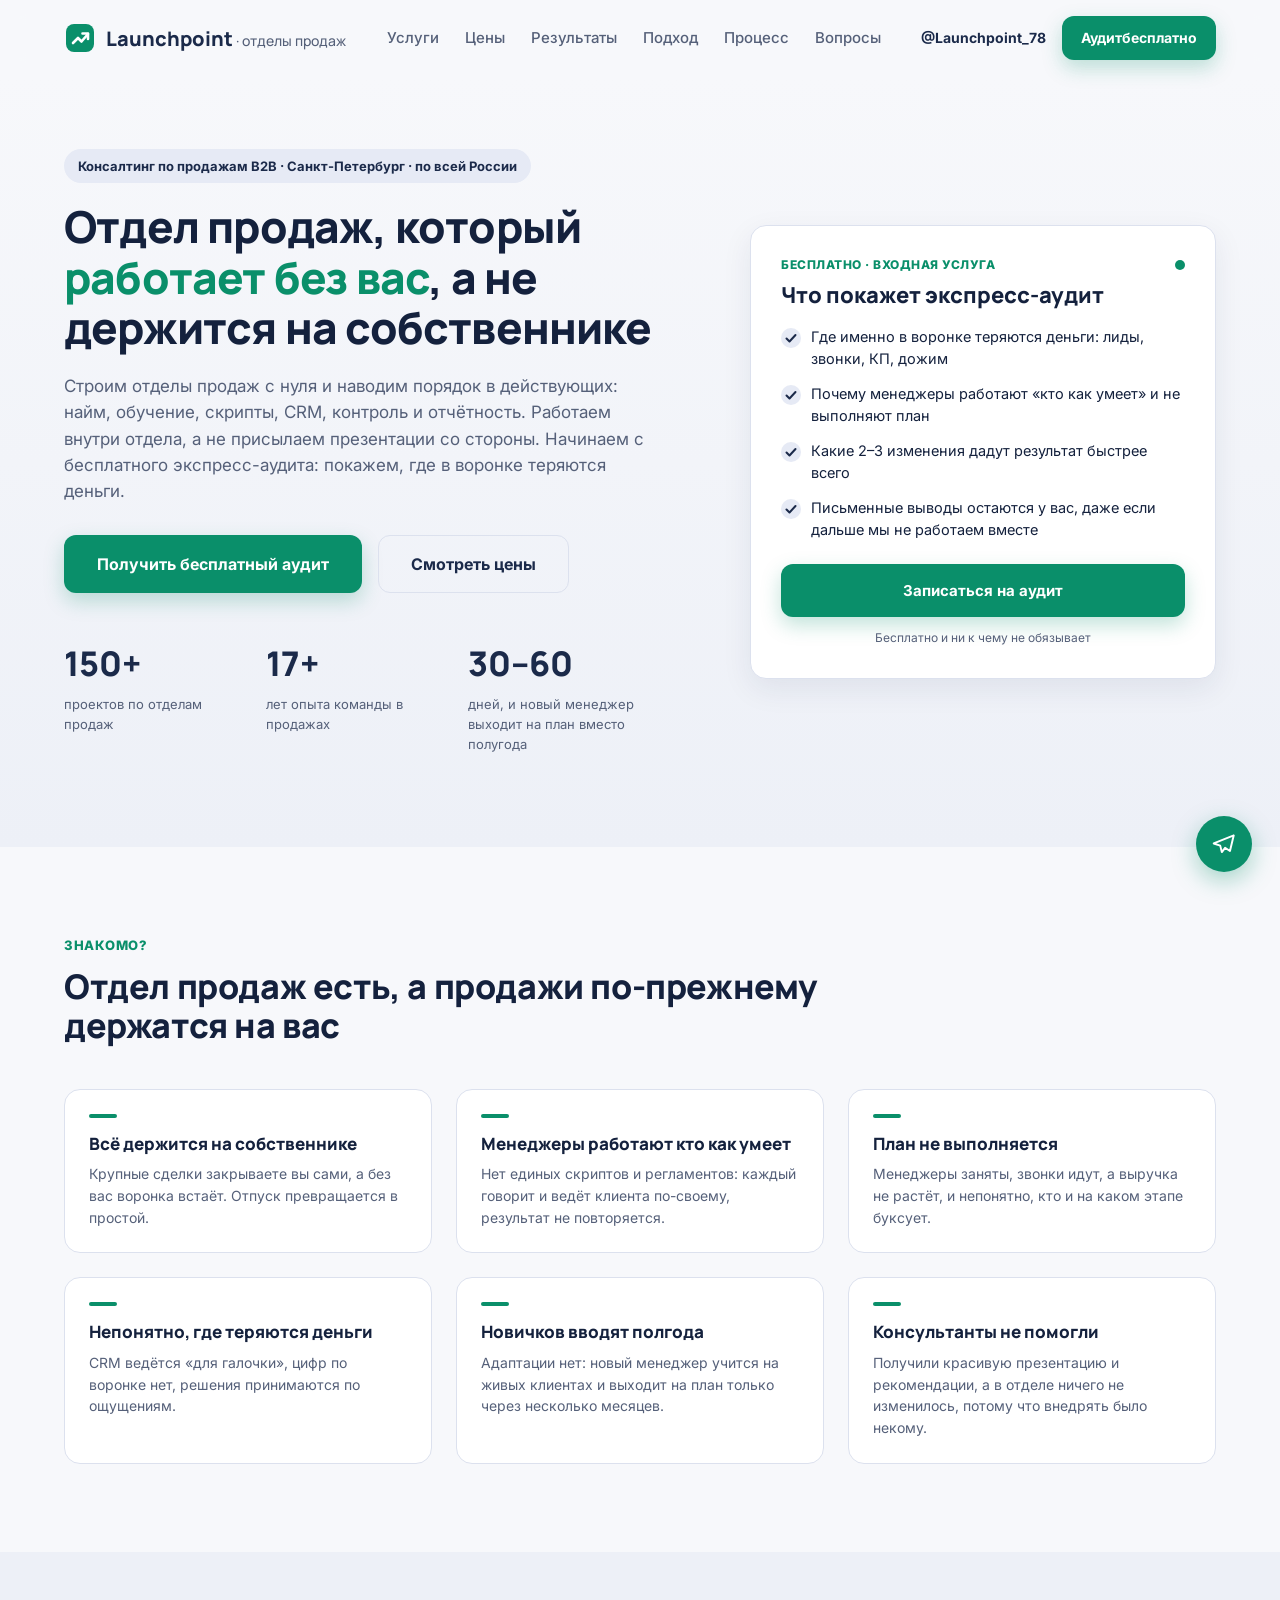
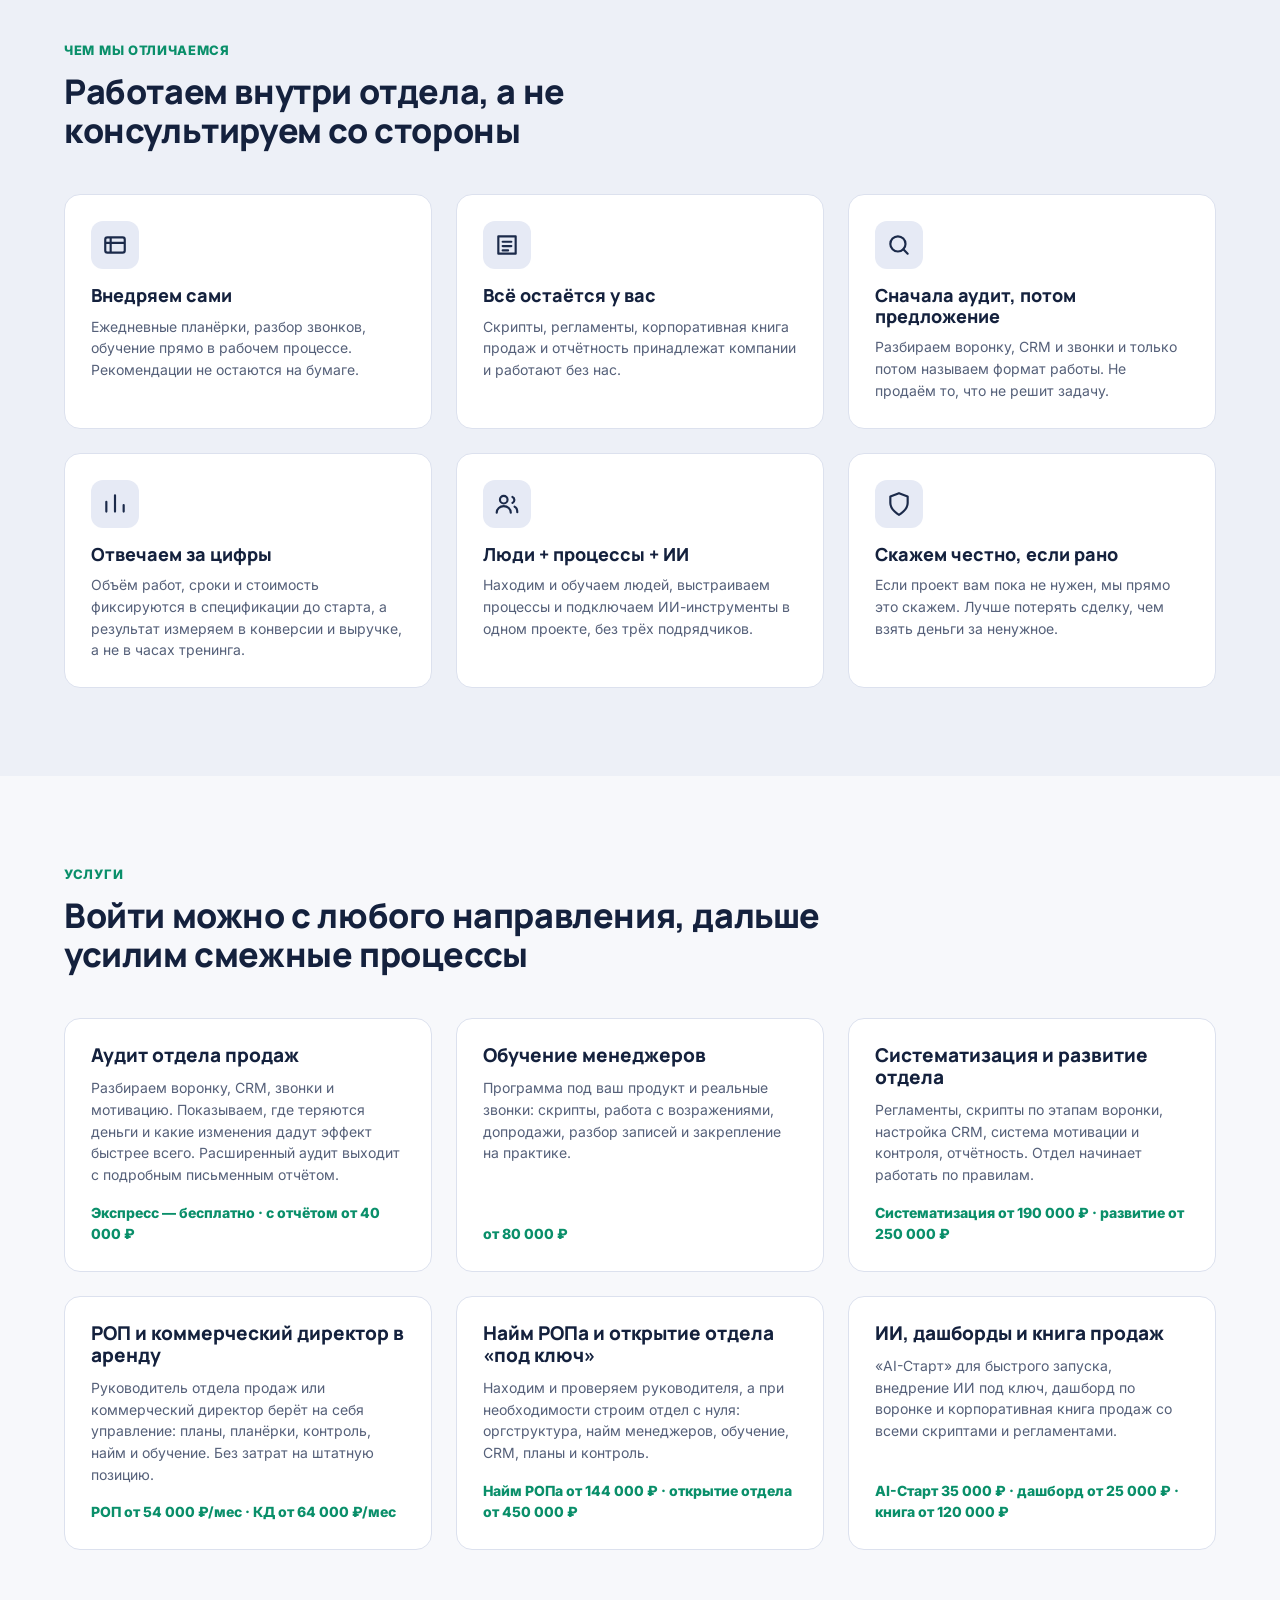
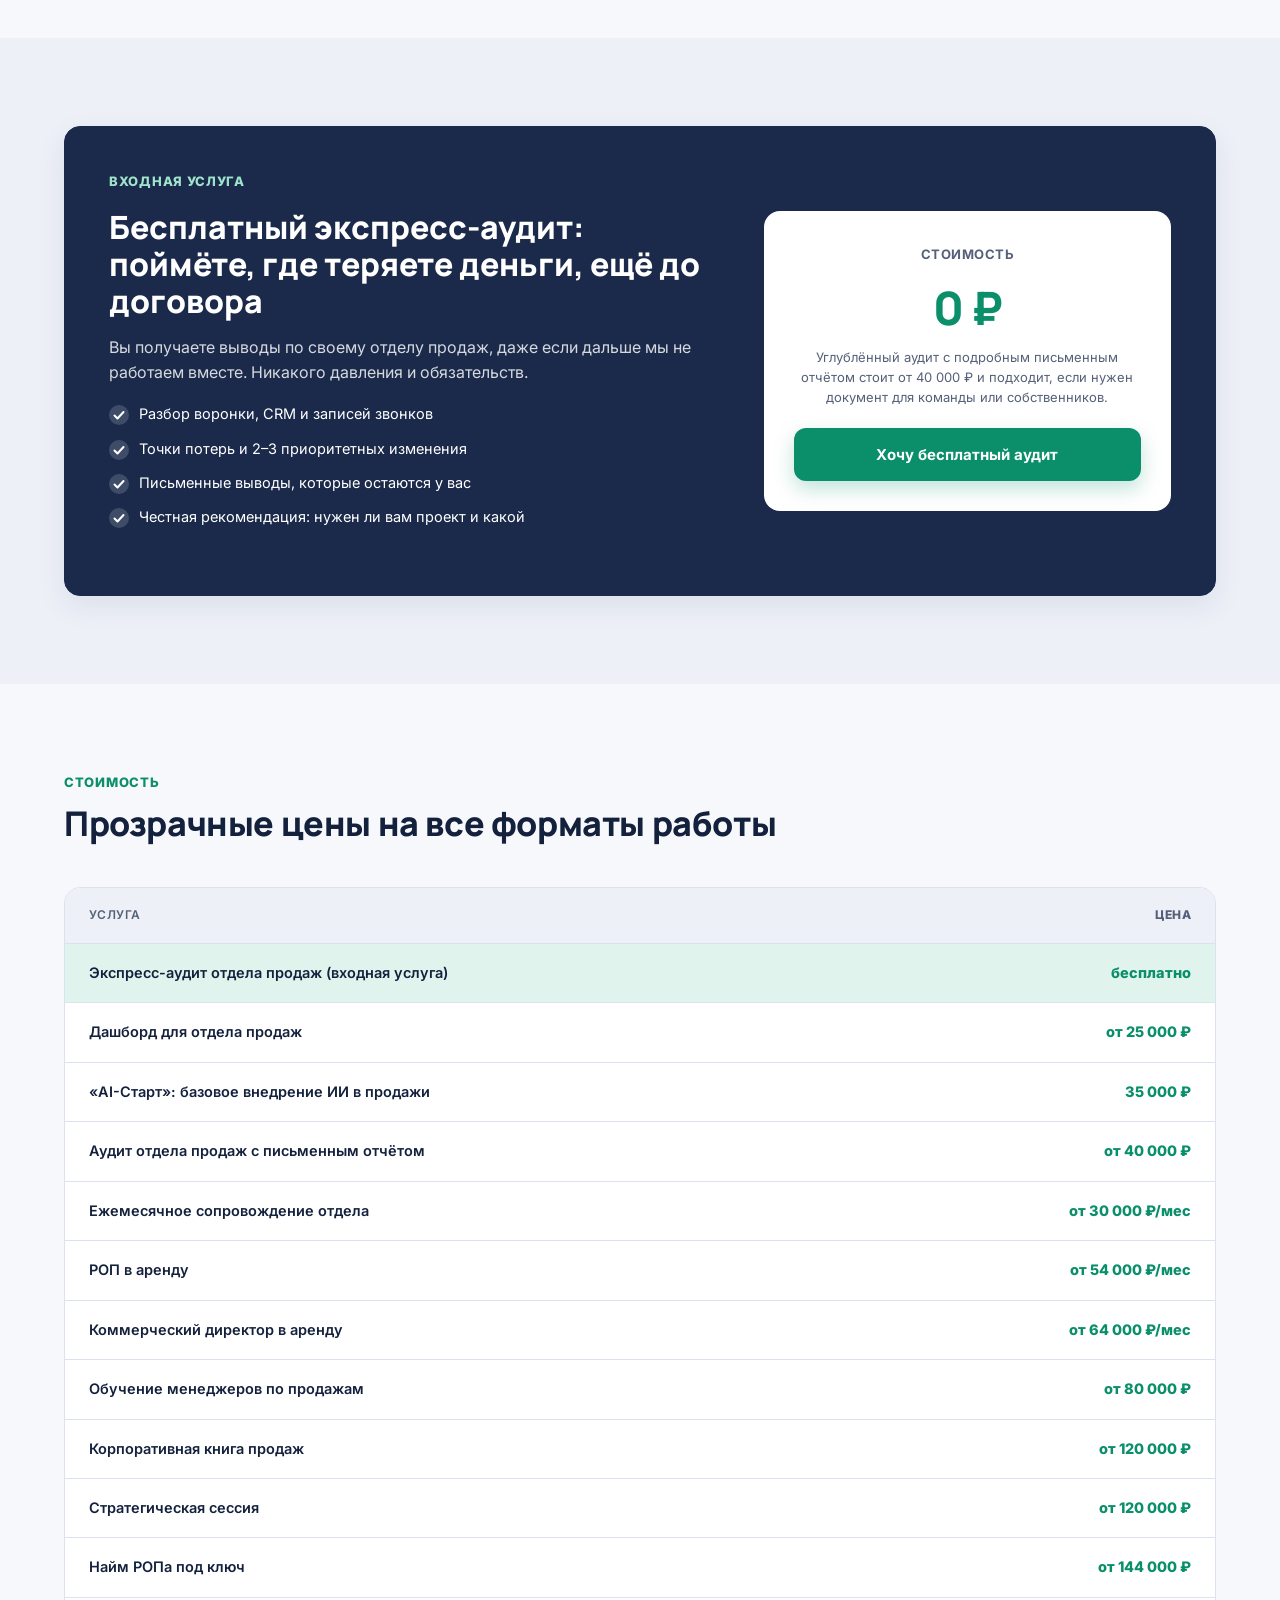
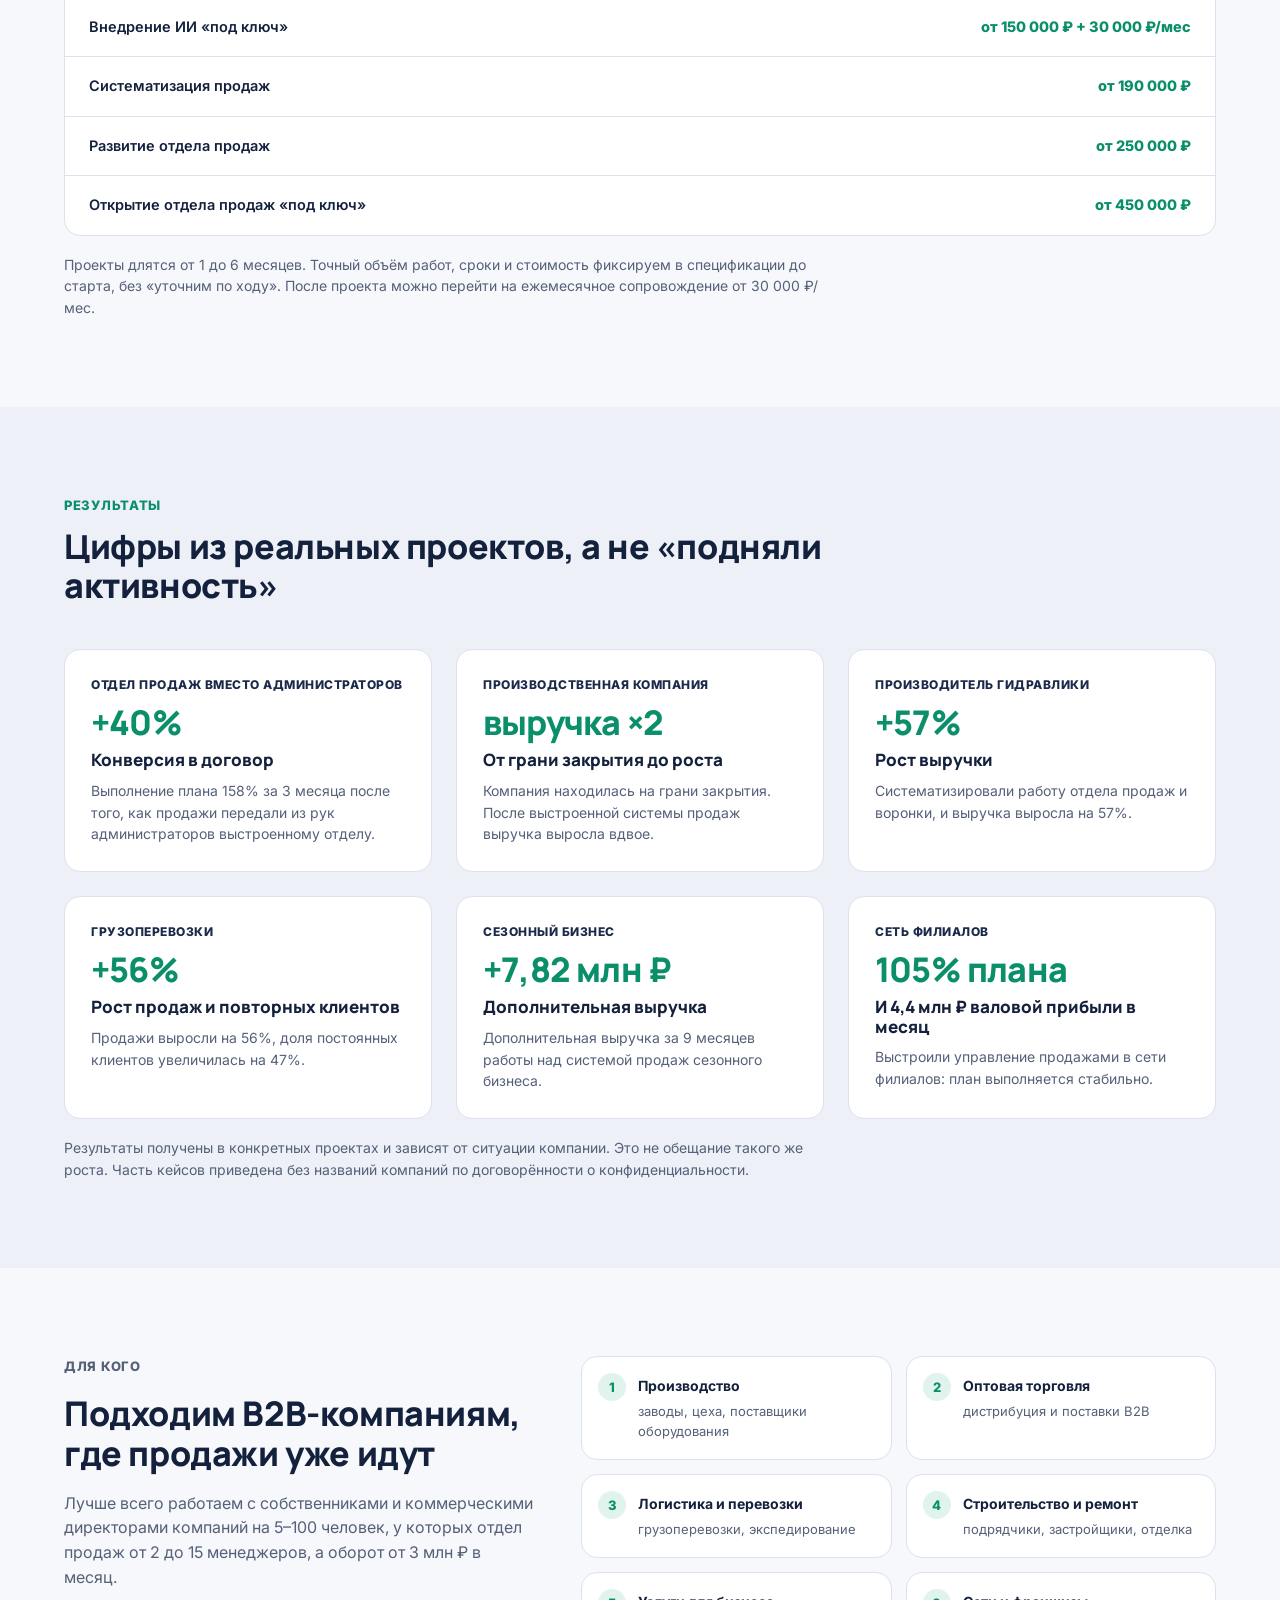
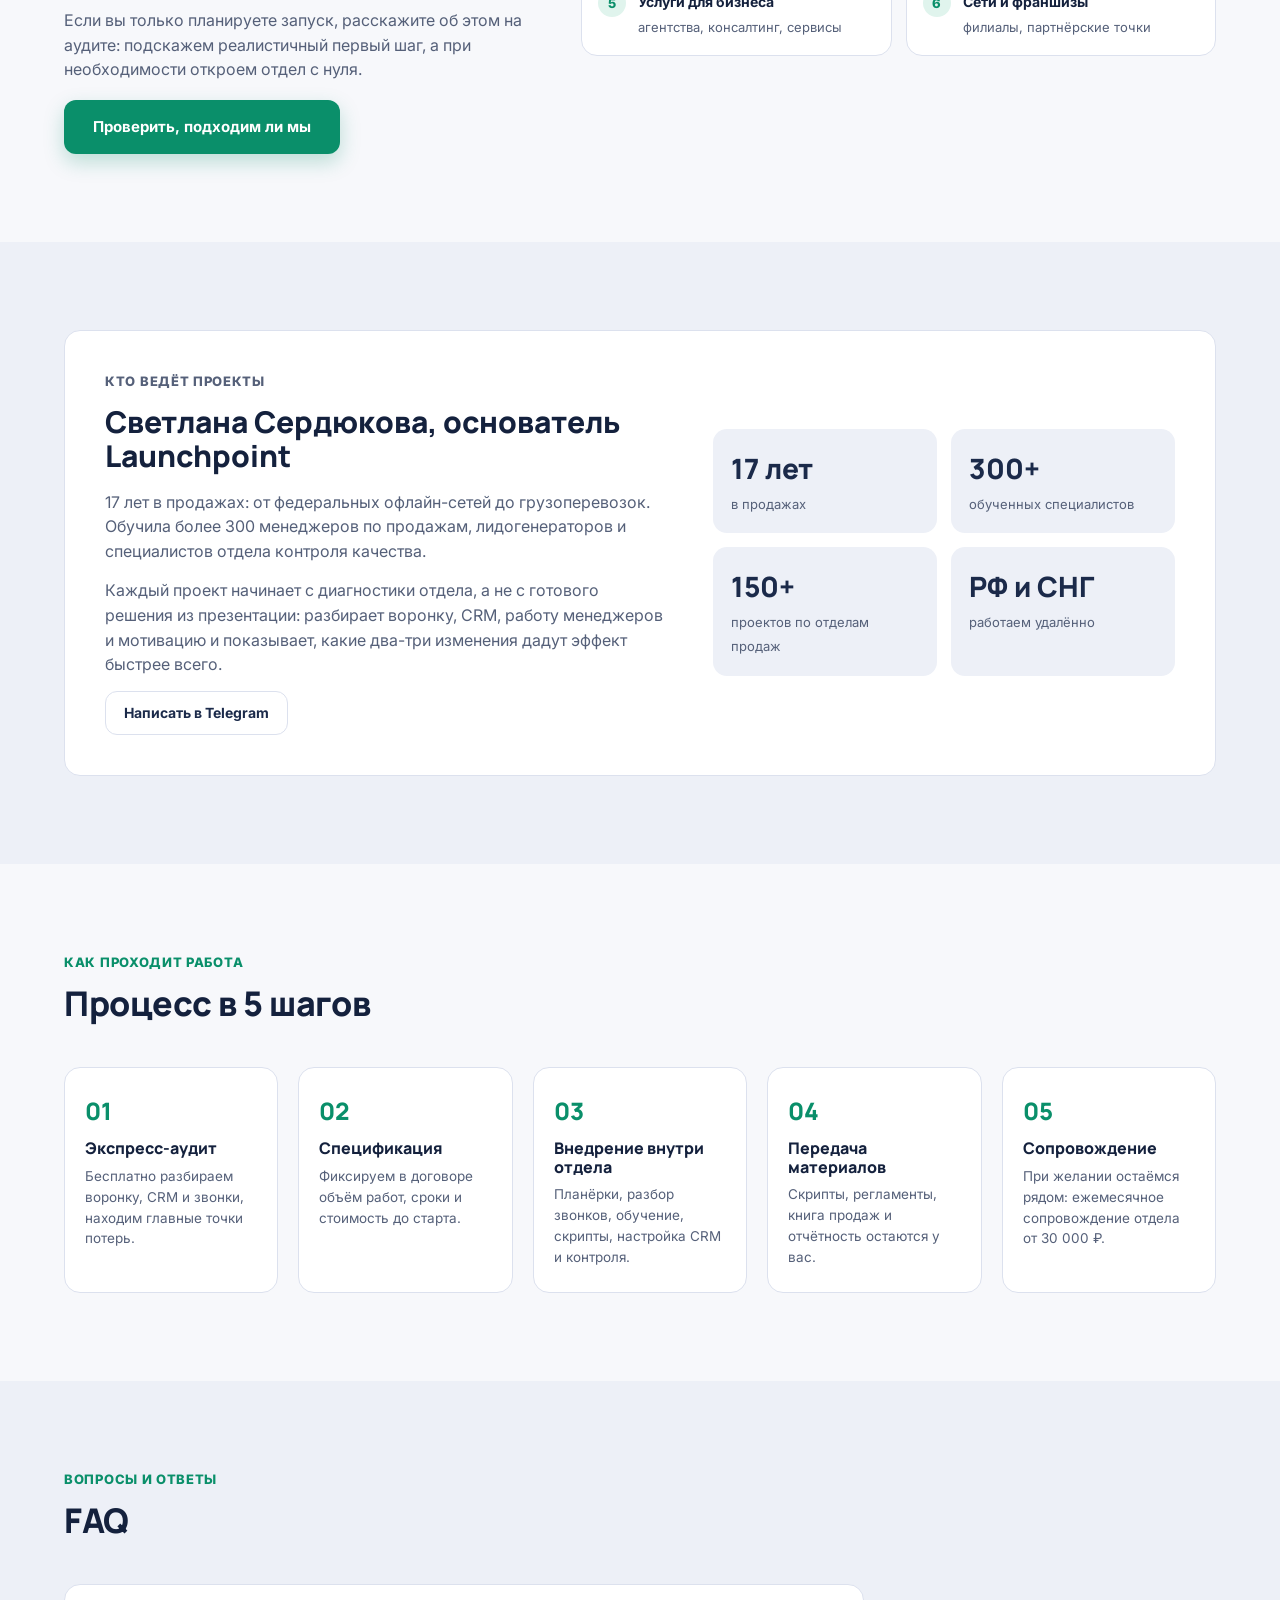
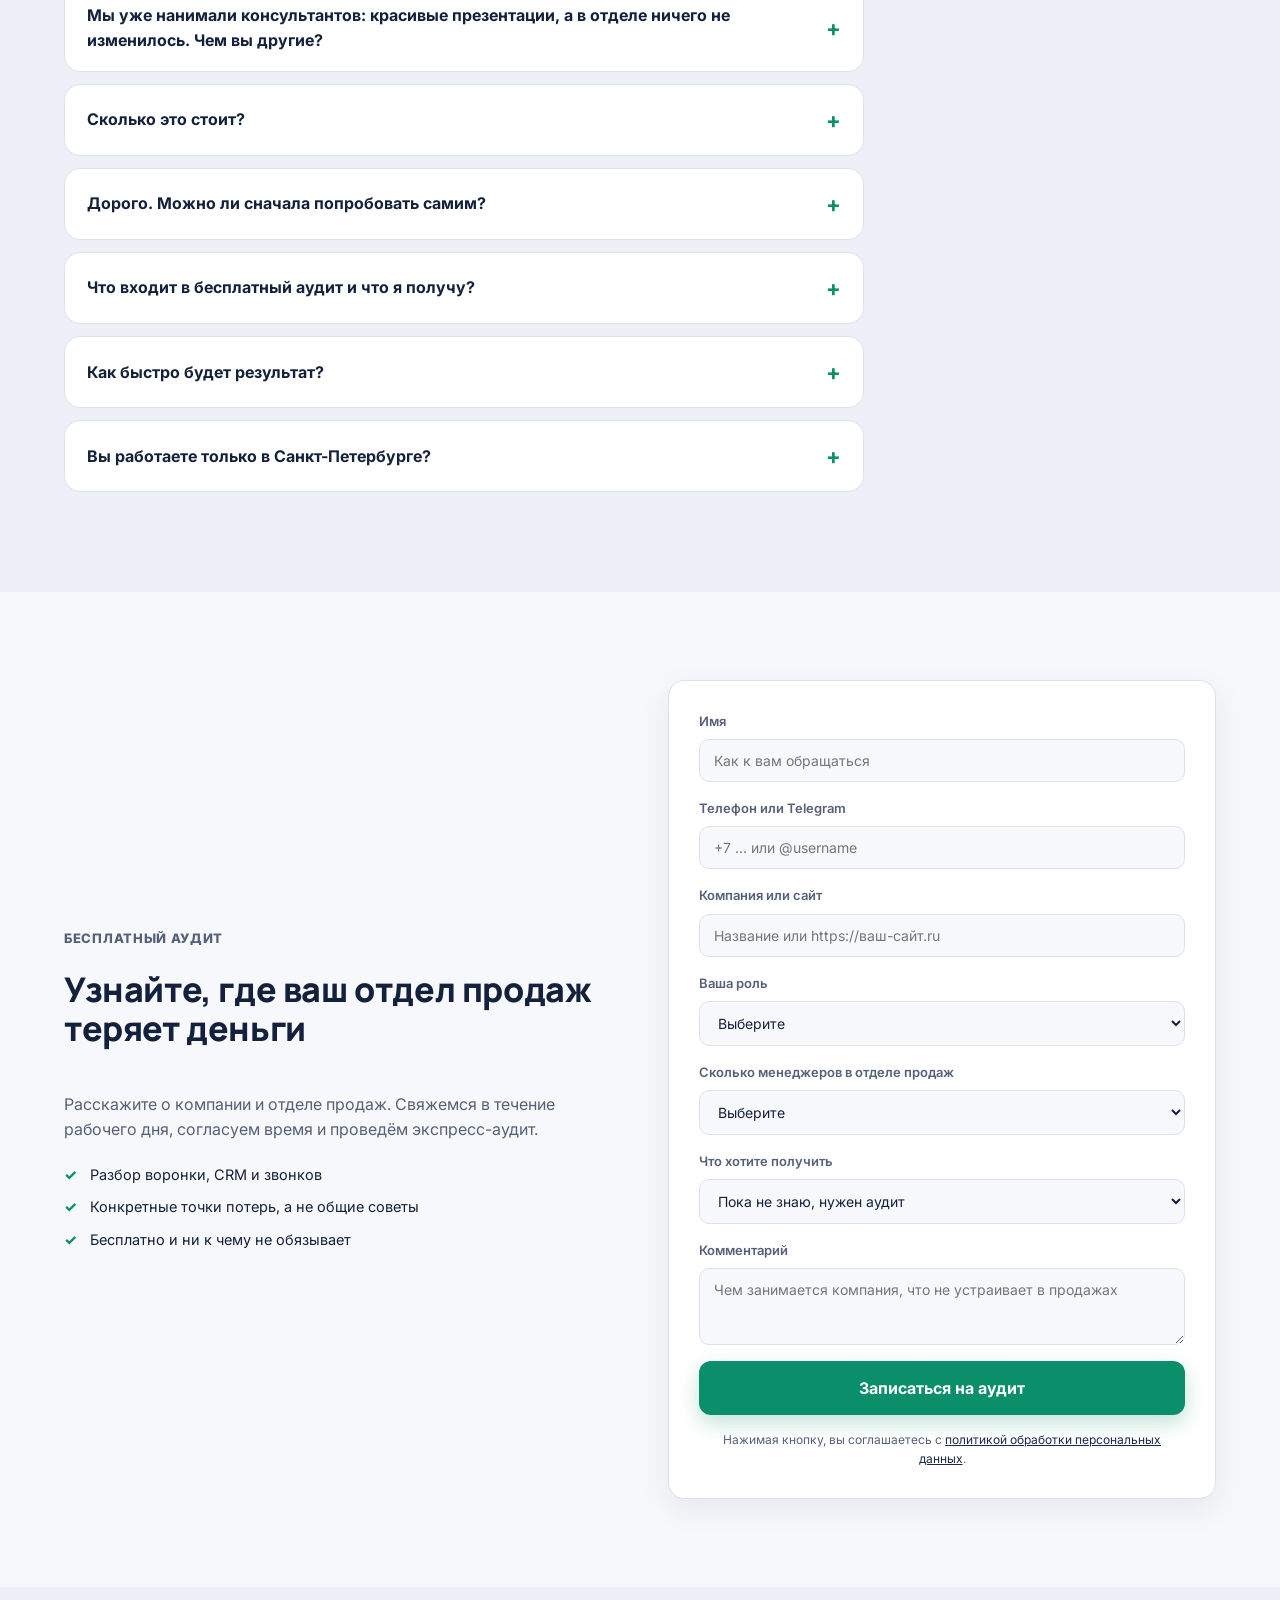
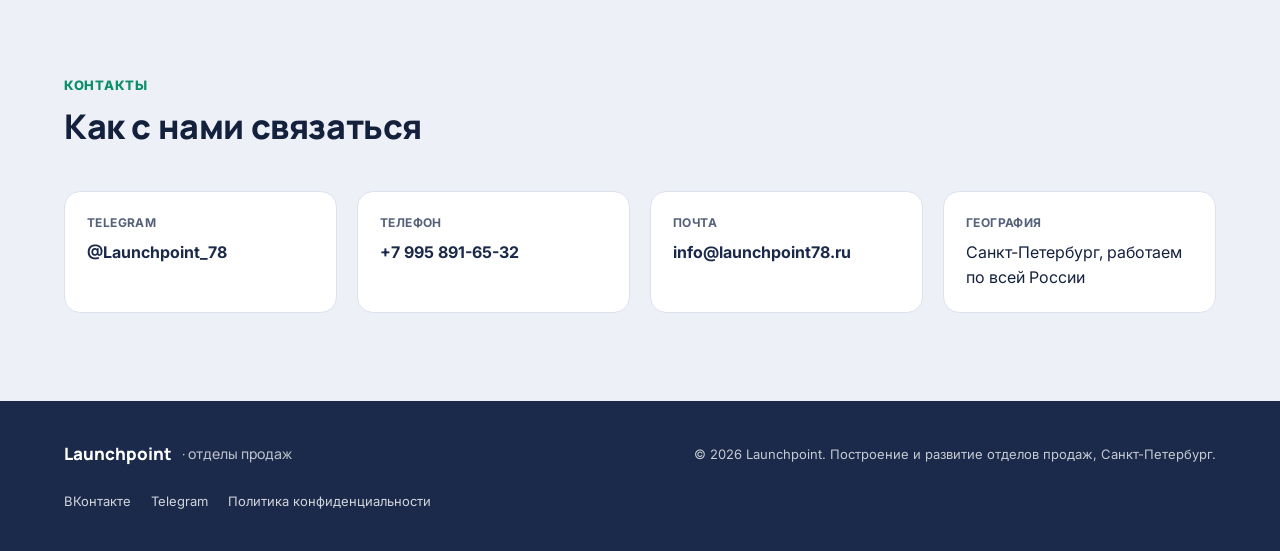
==== index.html @ 00a52f70 "init: landing for Launchpoint" ====
<!DOCTYPE html>
<html lang="ru">
<head>
<meta charset="UTF-8">
<meta name="viewport" content="width=device-width, initial-scale=1.0">
<title>Launchpoint — построение и развитие отдела продаж под ключ</title>
<meta name="description" content="Строим отделы продаж B2B с нуля и наводим порядок в действующих: найм, обучение, скрипты, CRM, контроль, отчётность. РОП в аренду. Бесплатный экспресс-аудит отдела продаж. Санкт-Петербург, работаем по всей России.">
<link rel="preconnect" href="https://fonts.googleapis.com">
<link rel="preconnect" href="https://fonts.gstatic.com" crossorigin>
<link href="https://fonts.googleapis.com/css2?family=Inter:wght@400;500;600;700&family=Manrope:wght@500;600;700;800&display=swap" rel="stylesheet">
<link rel="stylesheet" href="styles.css">
</head>
<body>

<header class="header" id="header">
  <div class="container header__inner">
    <a href="#home" class="logo">
      <svg class="logo__icon" width="32" height="32" viewBox="0 0 32 32" fill="none" aria-hidden="true"><rect x="2" y="2" width="28" height="28" rx="8" fill="currentColor"/><path d="M9 21l5-5 3.5 3.5L24 12" stroke="#fff" stroke-width="2.6" stroke-linecap="round" stroke-linejoin="round"/><path d="M18.5 11.5H24V17" stroke="#fff" stroke-width="2.6" stroke-linecap="round" stroke-linejoin="round"/></svg>
      <span>Launchpoint<span class="logo__suffix"> · отделы продаж</span></span>
    </a>
    <nav class="nav" id="nav">
      <a href="#services">Услуги</a>
      <a href="#prices">Цены</a>
      <a href="#results">Результаты</a>
      <a href="#approach">Подход</a>
      <a href="#process">Процесс</a>
      <a href="#faq">Вопросы</a>
    <!-- BLOGNAV:START --><!-- BLOGNAV:END --></nav>
    <div class="header__actions">
      <a href="https://t.me/Launchpoint_78" class="header__tg" target="_blank" rel="noopener">@Launchpoint_78</a>
      <a href="#contact" class="btn btn--primary btn--sm">Аудит<span class="hide-sm"> бесплатно</span></a>
      <button class="burger" id="burger" aria-label="Меню">
        <span></span><span></span><span></span>
      </button>
    </div>
  </div>
</header>

<main>

  <!-- HERO -->
  <section class="hero" id="home">
    <div class="container hero__inner">
      <div class="hero__content">
        <p class="eyebrow">Консалтинг по продажам B2B · Санкт-Петербург · по всей России</p>
        <h1>Отдел продаж, который <em>работает без вас</em>, а не держится на собственнике</h1>
        <p class="hero__lead">Строим отделы продаж с нуля и наводим порядок в действующих: найм, обучение, скрипты, CRM, контроль и отчётность. Работаем внутри отдела, а не присылаем презентации со стороны. Начинаем с бесплатного экспресс-аудита: покажем, где в воронке теряются деньги.</p>
        <div class="hero__cta">
          <a href="#contact" class="btn btn--primary btn--lg">Получить бесплатный аудит</a>
          <a href="#prices" class="btn btn--ghost btn--lg">Смотреть цены</a>
        </div>
        <div class="hero__stats">
          <div class="stat">
            <span class="stat__val"><span class="stat__num" data-target="150">0</span><span class="stat__plus">+</span></span>
            <span class="stat__label">проектов по отделам продаж</span>
          </div>
          <div class="stat">
            <span class="stat__val"><span class="stat__num" data-target="17">0</span><span class="stat__plus">+</span></span>
            <span class="stat__label">лет опыта команды в продажах</span>
          </div>
          <div class="stat">
            <span class="stat__val"><span class="stat__num">30–60</span></span>
            <span class="stat__label">дней, и новый менеджер выходит на план вместо полугода</span>
          </div>
        </div>
      </div>
      <div class="hero__card">
        <div class="hero__card-top">
          <span class="hero__card-tag">Бесплатно · входная услуга</span>
          <span class="hero__card-dot"></span>
        </div>
        <h3>Что покажет экспресс-аудит</h3>
        <ul class="check-list">
          <li>Где именно в воронке теряются деньги: лиды, звонки, КП, дожим</li>
          <li>Почему менеджеры работают «кто как умеет» и не выполняют план</li>
          <li>Какие 2–3 изменения дадут результат быстрее всего</li>
          <li>Письменные выводы остаются у вас, даже если дальше мы не работаем вместе</li>
        </ul>
        <a href="#contact" class="btn btn--primary btn--block">Записаться на аудит</a>
        <p class="hero__card-note">Бесплатно и ни к чему не обязывает</p>
      </div>
    </div>
  </section>

  <!-- PAINS -->
  <section class="section" id="pains">
    <div class="container">
      <p class="section__eyebrow">Знакомо?</p>
      <h2 class="section__title">Отдел продаж есть, а продажи по-прежнему держатся на вас</h2>
      <div class="grid grid--3">
        <div class="pain">
          <h3>Всё держится на собственнике</h3>
          <p>Крупные сделки закрываете вы сами, а без вас воронка встаёт. Отпуск превращается в простой.</p>
        </div>
        <div class="pain">
          <h3>Менеджеры работают кто как умеет</h3>
          <p>Нет единых скриптов и регламентов: каждый говорит и ведёт клиента по-своему, результат не повторяется.</p>
        </div>
        <div class="pain">
          <h3>План не выполняется</h3>
          <p>Менеджеры заняты, звонки идут, а выручка не растёт, и непонятно, кто и на каком этапе буксует.</p>
        </div>
        <div class="pain">
          <h3>Непонятно, где теряются деньги</h3>
          <p>CRM ведётся «для галочки», цифр по воронке нет, решения принимаются по ощущениям.</p>
        </div>
        <div class="pain">
          <h3>Новичков вводят полгода</h3>
          <p>Адаптации нет: новый менеджер учится на живых клиентах и выходит на план только через несколько месяцев.</p>
        </div>
        <div class="pain">
          <h3>Консультанты не помогли</h3>
          <p>Получили красивую презентацию и рекомендации, а в отделе ничего не изменилось, потому что внедрять было некому.</p>
        </div>
      </div>
    </div>
  </section>

  <!-- APPROACH -->
  <section class="section section--alt" id="approach">
    <div class="container">
      <p class="section__eyebrow">Чем мы отличаемся</p>
      <h2 class="section__title">Работаем внутри отдела, а не консультируем со стороны</h2>
      <div class="grid grid--3">
        <div class="adv">
          <div class="adv__icon">
            <svg width="26" height="26" viewBox="0 0 24 24" fill="none"><rect x="3" y="5" width="18" height="14" rx="2" stroke="currentColor" stroke-width="2"/><path d="M3 10h18M8 5v14" stroke="currentColor" stroke-width="2"/></svg>
          </div>
          <h3>Внедряем сами</h3>
          <p>Ежедневные планёрки, разбор звонков, обучение прямо в рабочем процессе. Рекомендации не остаются на бумаге.</p>
        </div>
        <div class="adv">
          <div class="adv__icon">
            <svg width="26" height="26" viewBox="0 0 24 24" fill="none"><path d="M4 4h16v16H4z" stroke="currentColor" stroke-width="2" stroke-linejoin="round"/><path d="M8 9h8M8 13h8M8 17h5" stroke="currentColor" stroke-width="2" stroke-linecap="round"/></svg>
          </div>
          <h3>Всё остаётся у вас</h3>
          <p>Скрипты, регламенты, корпоративная книга продаж и отчётность принадлежат компании и работают без нас.</p>
        </div>
        <div class="adv">
          <div class="adv__icon">
            <svg width="26" height="26" viewBox="0 0 24 24" fill="none"><circle cx="11" cy="11" r="7" stroke="currentColor" stroke-width="2"/><path d="M20 20l-4-4" stroke="currentColor" stroke-width="2" stroke-linecap="round"/></svg>
          </div>
          <h3>Сначала аудит, потом предложение</h3>
          <p>Разбираем воронку, CRM и звонки и только потом называем формат работы. Не продаём то, что не решит задачу.</p>
        </div>
        <div class="adv">
          <div class="adv__icon">
            <svg width="26" height="26" viewBox="0 0 24 24" fill="none"><path d="M4 19V10M12 19V4M20 19V13" stroke="currentColor" stroke-width="2" stroke-linecap="round"/></svg>
          </div>
          <h3>Отвечаем за цифры</h3>
          <p>Объём работ, сроки и стоимость фиксируются в спецификации до старта, а результат измеряем в конверсии и выручке, а не в часах тренинга.</p>
        </div>
        <div class="adv">
          <div class="adv__icon">
            <svg width="26" height="26" viewBox="0 0 24 24" fill="none"><circle cx="9" cy="8" r="3.5" stroke="currentColor" stroke-width="2"/><path d="M2.5 20c0-3.6 2.9-6 6.5-6s6.5 2.4 6.5 6" stroke="currentColor" stroke-width="2" stroke-linecap="round"/><path d="M17 5.5a3 3 0 0 1 0 5.5M19 14.5c1.7.7 2.5 2.4 2.5 5" stroke="currentColor" stroke-width="2" stroke-linecap="round"/></svg>
          </div>
          <h3>Люди + процессы + ИИ</h3>
          <p>Находим и обучаем людей, выстраиваем процессы и подключаем ИИ-инструменты в одном проекте, без трёх подрядчиков.</p>
        </div>
        <div class="adv">
          <div class="adv__icon">
            <svg width="26" height="26" viewBox="0 0 24 24" fill="none"><path d="M12 22s-8-4.5-8-11V5l8-3 8 3v6c0 6.5-8 11-8 11z" stroke="currentColor" stroke-width="2" stroke-linejoin="round"/></svg>
          </div>
          <h3>Скажем честно, если рано</h3>
          <p>Если проект вам пока не нужен, мы прямо это скажем. Лучше потерять сделку, чем взять деньги за ненужное.</p>
        </div>
      </div>
    </div>
  </section>

  <!-- SERVICES -->
  <section class="section" id="services">
    <div class="container">
      <p class="section__eyebrow">Услуги</p>
      <h2 class="section__title">Войти можно с любого направления, дальше усилим смежные процессы</h2>
      <div class="grid grid--3">
        <div class="service">
          <h3>Аудит отдела продаж</h3>
          <p>Разбираем воронку, CRM, звонки и мотивацию. Показываем, где теряются деньги и какие изменения дадут эффект быстрее всего. Расширенный аудит выходит с подробным письменным отчётом.</p>
          <span class="service__price">Экспресс — бесплатно · с отчётом от 40 000 ₽</span>
        </div>
        <div class="service">
          <h3>Обучение менеджеров</h3>
          <p>Программа под ваш продукт и реальные звонки: скрипты, работа с возражениями, допродажи, разбор записей и закрепление на практике.</p>
          <span class="service__price">от 80 000 ₽</span>
        </div>
        <div class="service">
          <h3>Систематизация и развитие отдела</h3>
          <p>Регламенты, скрипты по этапам воронки, настройка CRM, система мотивации и контроля, отчётность. Отдел начинает работать по правилам.</p>
          <span class="service__price">Систематизация от 190 000 ₽ · развитие от 250 000 ₽</span>
        </div>
        <div class="service">
          <h3>РОП и коммерческий директор в аренду</h3>
          <p>Руководитель отдела продаж или коммерческий директор берёт на себя управление: планы, планёрки, контроль, найм и обучение. Без затрат на штатную позицию.</p>
          <span class="service__price">РОП от 54 000 ₽/мес · КД от 64 000 ₽/мес</span>
        </div>
        <div class="service">
          <h3>Найм РОПа и открытие отдела «под ключ»</h3>
          <p>Находим и проверяем руководителя, а при необходимости строим отдел с нуля: оргструктура, найм менеджеров, обучение, CRM, планы и контроль.</p>
          <span class="service__price">Найм РОПа от 144 000 ₽ · открытие отдела от 450 000 ₽</span>
        </div>
        <div class="service">
          <h3>ИИ, дашборды и книга продаж</h3>
          <p>«AI-Старт» для быстрого запуска, внедрение ИИ под ключ, дашборд по воронке и корпоративная книга продаж со всеми скриптами и регламентами.</p>
          <span class="service__price">AI-Старт 35 000 ₽ · дашборд от 25 000 ₽ · книга от 120 000 ₽</span>
        </div>
      </div>
    </div>
  </section>

  <!-- OFFER (free audit) -->
  <section class="section section--alt" id="audit">
    <div class="container">
      <div class="offer">
        <div>
          <p class="section__eyebrow">Входная услуга</p>
          <h2>Бесплатный экспресс-аудит: поймёте, где теряете деньги, ещё до договора</h2>
          <p>Вы получаете выводы по своему отделу продаж, даже если дальше мы не работаем вместе. Никакого давления и обязательств.</p>
          <ul class="check-list">
            <li>Разбор воронки, CRM и записей звонков</li>
            <li>Точки потерь и 2–3 приоритетных изменения</li>
            <li>Письменные выводы, которые остаются у вас</li>
            <li>Честная рекомендация: нужен ли вам проект и какой</li>
          </ul>
        </div>
        <div class="offer__box">
          <span class="offer__from">Стоимость</span>
          <div class="offer__price">0 ₽</div>
          <p class="offer__note">Углублённый аудит с подробным письменным отчётом стоит от 40 000 ₽ и подходит, если нужен документ для команды или собственников.</p>
          <a href="#contact" class="btn btn--primary btn--block">Хочу бесплатный аудит</a>
        </div>
      </div>
    </div>
  </section>

  <!-- PRICES -->
  <section class="section" id="prices">
    <div class="container">
      <p class="section__eyebrow">Стоимость</p>
      <h2 class="section__title">Прозрачные цены на все форматы работы</h2>
      <div class="price-table">
        <div class="price-row price-row--head"><span>Услуга</span><span>Цена</span></div>
        <div class="price-row price-row--highlight"><span>Экспресс-аудит отдела продаж (входная услуга)</span><span>бесплатно</span></div>
        <div class="price-row"><span>Дашборд для отдела продаж</span><span>от 25 000 ₽</span></div>
        <div class="price-row"><span>«AI-Старт»: базовое внедрение ИИ в продажи</span><span>35 000 ₽</span></div>
        <div class="price-row"><span>Аудит отдела продаж с письменным отчётом</span><span>от 40 000 ₽</span></div>
        <div class="price-row"><span>Ежемесячное сопровождение отдела</span><span>от 30 000 ₽/мес</span></div>
        <div class="price-row"><span>РОП в аренду</span><span>от 54 000 ₽/мес</span></div>
        <div class="price-row"><span>Коммерческий директор в аренду</span><span>от 64 000 ₽/мес</span></div>
        <div class="price-row"><span>Обучение менеджеров по продажам</span><span>от 80 000 ₽</span></div>
        <div class="price-row"><span>Корпоративная книга продаж</span><span>от 120 000 ₽</span></div>
        <div class="price-row"><span>Стратегическая сессия</span><span>от 120 000 ₽</span></div>
        <div class="price-row"><span>Найм РОПа под ключ</span><span>от 144 000 ₽</span></div>
        <div class="price-row"><span>Внедрение ИИ «под ключ»</span><span>от 150 000 ₽ + 30 000 ₽/мес</span></div>
        <div class="price-row"><span>Систематизация продаж</span><span>от 190 000 ₽</span></div>
        <div class="price-row"><span>Развитие отдела продаж</span><span>от 250 000 ₽</span></div>
        <div class="price-row"><span>Открытие отдела продаж «под ключ»</span><span>от 450 000 ₽</span></div>
      </div>
      <p class="price-note">Проекты длятся от 1 до 6 месяцев. Точный объём работ, сроки и стоимость фиксируем в спецификации до старта, без «уточним по ходу». После проекта можно перейти на ежемесячное сопровождение от 30 000 ₽/мес.</p>
    </div>
  </section>

  <!-- RESULTS -->
  <section class="section section--alt" id="results">
    <div class="container">
      <p class="section__eyebrow">Результаты</p>
      <h2 class="section__title">Цифры из реальных проектов, а не «подняли активность»</h2>
      <div class="grid grid--3">
        <div class="case">
          <span class="case__tag">Отдел продаж вместо администраторов</span>
          <span class="case__metric">+40%</span>
          <h3>Конверсия в договор</h3>
          <p>Выполнение плана 158% за 3 месяца после того, как продажи передали из рук администраторов выстроенному отделу.</p>
        </div>
        <div class="case">
          <span class="case__tag">Производственная компания</span>
          <span class="case__metric">выручка ×2</span>
          <h3>От грани закрытия до роста</h3>
          <p>Компания находилась на грани закрытия. После выстроенной системы продаж выручка выросла вдвое.</p>
        </div>
        <div class="case">
          <span class="case__tag">Производитель гидравлики</span>
          <span class="case__metric">+57%</span>
          <h3>Рост выручки</h3>
          <p>Систематизировали работу отдела продаж и воронки, и выручка выросла на 57%.</p>
        </div>
        <div class="case">
          <span class="case__tag">Грузоперевозки</span>
          <span class="case__metric">+56%</span>
          <h3>Рост продаж и повторных клиентов</h3>
          <p>Продажи выросли на 56%, доля постоянных клиентов увеличилась на 47%.</p>
        </div>
        <div class="case">
          <span class="case__tag">Сезонный бизнес</span>
          <span class="case__metric">+7,82 млн ₽</span>
          <h3>Дополнительная выручка</h3>
          <p>Дополнительная выручка за 9 месяцев работы над системой продаж сезонного бизнеса.</p>
        </div>
        <div class="case">
          <span class="case__tag">Сеть филиалов</span>
          <span class="case__metric">105% плана</span>
          <h3>И 4,4 млн ₽ валовой прибыли в месяц</h3>
          <p>Выстроили управление продажами в сети филиалов: план выполняется стабильно.</p>
        </div>
      </div>
      <p class="price-note">Результаты получены в конкретных проектах и зависят от ситуации компании. Это не обещание такого же роста. Часть кейсов приведена без названий компаний по договорённости о конфиденциальности.</p>
    </div>
  </section>

  <!-- AUDIENCE -->
  <section class="section" id="audience">
    <div class="container fr-wrap">
      <div>
        <p class="section__eyebrow">Для кого</p>
        <h2 class="section__title" style="margin-bottom:18px">Подходим B2B-компаниям, где продажи уже идут</h2>
        <p>Лучше всего работаем с собственниками и коммерческими директорами компаний на 5–100 человек, у которых отдел продаж от 2 до 15 менеджеров, а оборот от 3 млн ₽ в месяц.</p>
        <p>Если вы только планируете запуск, расскажите об этом на аудите: подскажем реалистичный первый шаг, а при необходимости откроем отдел с нуля.</p>
        <a href="#contact" class="btn btn--primary">Проверить, подходим ли мы</a>
      </div>
      <div class="fr-steps">
        <div class="fr-step">Производство<span>заводы, цеха, поставщики оборудования</span></div>
        <div class="fr-step">Оптовая торговля<span>дистрибуция и поставки B2B</span></div>
        <div class="fr-step">Логистика и перевозки<span>грузоперевозки, экспедирование</span></div>
        <div class="fr-step">Строительство и ремонт<span>подрядчики, застройщики, отделка</span></div>
        <div class="fr-step">Услуги для бизнеса<span>агентства, консалтинг, сервисы</span></div>
        <div class="fr-step">Сети и франшизы<span>филиалы, партнёрские точки</span></div>
      </div>
    </div>
  </section>

  <!-- FOUNDER -->
  <section class="section section--alt" id="about">
    <div class="container">
      <div class="founder">
        <div>
          <p class="section__eyebrow">Кто ведёт проекты</p>
          <h2>Светлана Сердюкова, основатель Launchpoint</h2>
          <p>17 лет в продажах: от федеральных офлайн-сетей до грузоперевозок. Обучила более 300 менеджеров по продажам, лидогенераторов и специалистов отдела контроля качества.</p>
          <p>Каждый проект начинает с диагностики отдела, а не с готового решения из презентации: разбирает воронку, CRM, работу менеджеров и мотивацию и показывает, какие два-три изменения дадут эффект быстрее всего.</p>
          <a href="https://t.me/Launchpoint_78" class="btn btn--ghost btn--sm" target="_blank" rel="noopener">Написать в Telegram</a>
        </div>
        <div class="founder__facts">
          <div class="fact"><b>17 лет</b><span>в продажах</span></div>
          <div class="fact"><b>300+</b><span>обученных специалистов</span></div>
          <div class="fact"><b>150+</b><span>проектов по отделам продаж</span></div>
          <div class="fact"><b>РФ и СНГ</b><span>работаем удалённо</span></div>
        </div>
      </div>
    </div>
  </section>

  <!-- PROCESS -->
  <section class="section" id="process">
    <div class="container">
      <p class="section__eyebrow">Как проходит работа</p>
      <h2 class="section__title">Процесс в 5 шагов</h2>
      <div class="steps">
        <div class="step">
          <span class="step__num">01</span>
          <h3>Экспресс-аудит</h3>
          <p>Бесплатно разбираем воронку, CRM и звонки, находим главные точки потерь.</p>
        </div>
        <div class="step">
          <span class="step__num">02</span>
          <h3>Спецификация</h3>
          <p>Фиксируем в договоре объём работ, сроки и стоимость до старта.</p>
        </div>
        <div class="step">
          <span class="step__num">03</span>
          <h3>Внедрение внутри отдела</h3>
          <p>Планёрки, разбор звонков, обучение, скрипты, настройка CRM и контроля.</p>
        </div>
        <div class="step">
          <span class="step__num">04</span>
          <h3>Передача материалов</h3>
          <p>Скрипты, регламенты, книга продаж и отчётность остаются у вас.</p>
        </div>
        <div class="step">
          <span class="step__num">05</span>
          <h3>Сопровождение</h3>
          <p>При желании остаёмся рядом: ежемесячное сопровождение отдела от 30 000 ₽.</p>
        </div>
      </div>
    </div>
  </section>

  <!-- FAQ -->
  <section class="section section--alt" id="faq">
    <div class="container">
      <p class="section__eyebrow">Вопросы и ответы</p>
      <h2 class="section__title">FAQ</h2>
      <div class="faq">
        <details class="faq__item">
          <summary>Мы уже нанимали консультантов: красивые презентации, а в отделе ничего не изменилось. Чем вы другие?</summary>
          <p>Мы не консультируем со стороны. Работаем внутри отдела: ежедневные планёрки, разбор звонков, обучение менеджеров на их же сделках. Результат фиксируем в цифрах: конверсия в договор, выполнение плана, срок выхода новичка на план. Все материалы (скрипты, регламенты, книга продаж, отчётность) остаются у вас и работают без нас.</p>
        </details>
        <details class="faq__item">
          <summary>Сколько это стоит?</summary>
          <p>Экспресс-аудит бесплатный. Дальше цена зависит от задачи: обучение менеджеров от 80 000 ₽, развитие отдела от 250 000 ₽, открытие отдела с нуля от 450 000 ₽, РОП в аренду от 54 000 ₽ в месяц. Полный прайс выше. Объём, сроки и стоимость фиксируем в спецификации до старта, без доплат «по ходу».</p>
        </details>
        <details class="faq__item">
          <summary>Дорого. Можно ли сначала попробовать самим?</summary>
          <p>Можно, и на аудите мы честно скажем, что из изменений вы вполне потянете сами. Но если продажи держатся на вас, а менеджеры работают кто как умеет, самостоятельная попытка обычно упирается в нехватку времени: собственнику некогда внедрять и контролировать. Тогда выгоднее взять формат «РОП в аренду» от 54 000 ₽ в месяц, чем терять месяцы и клиентов.</p>
        </details>
        <details class="faq__item">
          <summary>Что входит в бесплатный аудит и что я получу?</summary>
          <p>Мы разбираем воронку, CRM и записи звонков, показываем, где теряются деньги, и называем 2–3 изменения с самым быстрым эффектом. Письменные выводы остаются у вас, даже если вы не станете нашим клиентом. Если нужен подробный документ для команды, есть углублённый аудит с письменным отчётом от 40 000 ₽.</p>
        </details>
        <details class="faq__item">
          <summary>Как быстро будет результат?</summary>
          <p>Проекты длятся от 1 до 6 месяцев. Первые изменения в работе отдела заметны в первые недели. Системный результат: новый менеджер выходит на план за 30–60 дней вместо полугода. Конкретные сроки фиксируем в спецификации после аудита.</p>
        </details>
        <details class="faq__item">
          <summary>Вы работаете только в Санкт-Петербурге?</summary>
          <p>Нет. Офис находится в Санкт-Петербурге, но работаем удалённо по всей России и странам СНГ. В Москву и регионы выезжаем по проекту.</p>
        </details>
      </div>
    </div>
  </section>

  <!-- FORM -->
  <section class="section" id="contact">
    <div class="container form-section">
      <div class="form-section__text">
        <p class="section__eyebrow">Бесплатный аудит</p>
        <h2 class="section__title">Узнайте, где ваш отдел продаж теряет деньги</h2>
        <p>Расскажите о компании и отделе продаж. Свяжемся в течение рабочего дня, согласуем время и проведём экспресс-аудит.</p>
        <ul class="form-section__list">
          <li>Разбор воронки, CRM и звонков</li>
          <li>Конкретные точки потерь, а не общие советы</li>
          <li>Бесплатно и ни к чему не обязывает</li>
        </ul>
      </div>
      <form class="form" id="leadForm">
        <input type="text" name="_gotcha" style="display:none" tabindex="-1" autocomplete="off">
        <label>
          Имя
          <input type="text" name="name" placeholder="Как к вам обращаться" required>
        </label>
        <label>
          Телефон или Telegram
          <input type="text" name="contact" placeholder="+7 ... или @username" required>
        </label>
        <label>
          Компания или сайт
          <input type="text" name="company" placeholder="Название или https://ваш-сайт.ru">
        </label>
        <label>
          Ваша роль
          <select name="role">
            <option value="">Выберите</option>
            <option>Собственник</option>
            <option>Коммерческий директор</option>
            <option>Руководитель отдела продаж</option>
            <option>Другое</option>
          </select>
        </label>
        <label>
          Сколько менеджеров в отделе продаж
          <select name="managers">
            <option value="">Выберите</option>
            <option>Отдела пока нет</option>
            <option>1–2</option>
            <option>3–5</option>
            <option>6–15</option>
            <option>Более 15</option>
          </select>
        </label>
        <label>
          Что хотите получить
          <select name="goal">
            <option value="">Пока не знаю, нужен аудит</option>
            <option>Аудит отдела продаж</option>
            <option>Обучить менеджеров</option>
            <option>Навести порядок в отделе</option>
            <option>Открыть отдел продаж с нуля</option>
            <option>РОП или коммерческий директор в аренду</option>
            <option>Внедрить ИИ в продажи</option>
          </select>
        </label>
        <label>
          Комментарий
          <textarea name="comment" rows="3" placeholder="Чем занимается компания, что не устраивает в продажах"></textarea>
        </label>
        <button type="submit" class="btn btn--primary btn--lg btn--block">Записаться на аудит</button>
        <p class="form__note">Нажимая кнопку, вы соглашаетесь с <a href="privacy.html">политикой обработки персональных данных</a>.</p>
      </form>
    </div>
  </section>

  <!-- CONTACTS -->
  <section class="section section--alt" id="contacts">
    <div class="container">
      <p class="section__eyebrow">Контакты</p>
      <h2 class="section__title">Как с нами связаться</h2>
      <div class="contacts">
        <div class="contact-card">
          <span class="contact-card__label">Telegram</span>
          <a href="https://t.me/Launchpoint_78" target="_blank" rel="noopener">@Launchpoint_78</a>
        </div>
        <div class="contact-card">
          <span class="contact-card__label">Телефон</span>
          <a href="tel:+79958916532">+7 995 891-65-32</a>
        </div>
        <div class="contact-card">
          <span class="contact-card__label">Почта</span>
          <a href="mailto:info@launchpoint78.ru">info@launchpoint78.ru</a>
        </div>
        <div class="contact-card">
          <span class="contact-card__label">География</span>
          <span>Санкт-Петербург, работаем по всей России</span>
        </div>
      </div>
    </div>
  </section>

<!-- BLOG:START --><!-- BLOG:END -->
</main>

<footer class="footer">
  <div class="container footer__inner">
    <a href="#home" class="logo logo--footer">Launchpoint <span class="logo__suffix">· отделы продаж</span></a>
    <p>© <span id="year"></span> Launchpoint. Построение и развитие отделов продаж, Санкт-Петербург.</p>
    <div class="footer__links">
      <a href="https://vk.ru/launchpoint_78" target="_blank" rel="noopener">ВКонтакте</a>
      <a href="https://t.me/Launchpoint_78" target="_blank" rel="noopener">Telegram</a>
      <a href="privacy.html" class="footer__policy">Политика конфиденциальности</a>
    </div>
  </div>
</footer>

<a href="https://t.me/Launchpoint_78" class="fab" target="_blank" rel="noopener" aria-label="Написать в Telegram">
  <svg viewBox="0 0 24 24" fill="none"><path d="M21 4L2.5 11.5l6 2 1.5 6 3-4 4.5 3L21 4z" stroke="currentColor" stroke-width="1.8" stroke-linejoin="round"/></svg>
</a>

<script src="script.js"></script>
</body>
</html>
---- styles.css ----
:root {
  --bg: #f7f8fb;
  --bg-alt: #edf0f7;
  --card: #ffffff;
  --border: #dce1ee;
  --text: #14213d;
  --text-dim: #556079;
  --brand: #1b2a4a;
  --brand-soft: #e6eaf5;
  --accent: #0a8f6a;
  --accent-dim: #07765a;
  --accent-soft: #e0f4ed;
  --radius: 16px;
  --shadow: 0 10px 30px rgba(27, 42, 74, 0.08);
}

* { margin: 0; padding: 0; box-sizing: border-box; }
html { scroll-behavior: smooth; }

body {
  background: var(--bg);
  color: var(--text);
  font-family: 'Inter', sans-serif;
  line-height: 1.55;
  -webkit-font-smoothing: antialiased;
}

h1, h2, h3, h4 {
  font-family: 'Manrope', 'Inter', sans-serif;
  font-weight: 800;
  line-height: 1.15;
  color: var(--text);
}

a { text-decoration: none; color: inherit; }
ul, ol { list-style: none; }
img { max-width: 100%; display: block; }

.container { max-width: 1200px; margin: 0 auto; padding: 0 24px; }

.tag {
  display: inline-block;
  padding: 6px 14px;
  border: 1px solid var(--border);
  border-radius: 999px;
  font-size: 13px;
  color: var(--brand);
  font-weight: 700;
  margin-bottom: 16px;
  background: var(--brand-soft);
}

/* BUTTONS */
.btn {
  display: inline-flex;
  align-items: center;
  justify-content: center;
  padding: 14px 28px;
  border-radius: 12px;
  font-weight: 700;
  font-size: 15px;
  border: 1px solid transparent;
  cursor: pointer;
  transition: transform .15s ease, background .15s ease, border-color .15s ease;
  white-space: nowrap;
  font-family: inherit;
}
.btn:hover { transform: translateY(-2px); }
.btn--primary { background: var(--accent); color: #fff; box-shadow: 0 8px 20px rgba(10, 143, 106, 0.25); }
.btn--primary:hover { background: var(--accent-dim); }
.btn--ghost { background: transparent; border-color: var(--border); color: var(--brand); }
.btn--ghost:hover { border-color: var(--brand); }
.btn--lg { padding: 16px 32px; font-size: 16px; }
.btn--sm { padding: 10px 18px; font-size: 14px; }
.btn--block { width: 100%; }

/* HEADER */
.header {
  position: sticky;
  top: 0;
  z-index: 100;
  background: rgba(247, 248, 251, 0.85);
  backdrop-filter: blur(12px);
  border-bottom: 1px solid transparent;
  transition: border-color .2s ease, background .2s ease;
}
.header.scrolled { border-color: var(--border); background: rgba(247, 248, 251, 0.97); }

.header__inner {
  display: flex;
  align-items: center;
  justify-content: space-between;
  gap: 24px;
  min-width: 0;
  height: 76px;
}

.logo {
  display: flex;
  align-items: center;
  gap: 10px;
  font-family: 'Manrope', sans-serif;
  font-size: 20px;
  font-weight: 800;
  flex-shrink: 0;
  white-space: nowrap;
  color: var(--brand);
}
.logo__icon { color: var(--accent); flex-shrink: 0; }
.logo__suffix { color: var(--text-dim); font-weight: 500; font-size: 14px; }

.nav { display: flex; align-items: center; gap: 26px; min-width: 0; }
.nav a { font-size: 15px; color: var(--text-dim); white-space: nowrap; font-weight: 500; transition: color .15s ease; }
.nav a:hover { color: var(--brand); }

.header__actions { display: flex; align-items: center; gap: 16px; flex-shrink: 0; }
.header__tg { font-weight: 700; font-size: 14px; color: var(--brand); white-space: nowrap; }
.header__tg:hover { color: var(--accent); }

.burger { display: none; flex-direction: column; gap: 5px; background: none; border: none; cursor: pointer; padding: 4px; }
.burger span { width: 22px; height: 2px; background: var(--text); transition: transform .2s ease, opacity .2s ease; }
.burger.is-open span:nth-child(1) { transform: translateY(7px) rotate(45deg); }
.burger.is-open span:nth-child(2) { opacity: 0; }
.burger.is-open span:nth-child(3) { transform: translateY(-7px) rotate(-45deg); }

/* HERO */
.hero { padding: 72px 0 92px; background: linear-gradient(180deg, var(--bg) 0%, var(--bg-alt) 100%); }
.hero__inner { display: grid; grid-template-columns: 1.15fr 0.85fr; gap: 56px; align-items: center; }
.eyebrow { display: inline-block; font-size: 13px; font-weight: 700; color: var(--brand); background: var(--brand-soft); padding: 7px 14px; border-radius: 999px; }
.hero h1 { font-size: 44px; margin: 18px 0 20px; letter-spacing: -0.8px; }
.hero h1 em { font-style: normal; color: var(--accent); }
.hero__lead { color: var(--text-dim); font-size: 17px; margin-bottom: 30px; max-width: 580px; }
.hero__cta { display: flex; gap: 16px; flex-wrap: wrap; margin-bottom: 44px; }

.hero__stats { display: flex; gap: 32px; flex-wrap: wrap; }
.stat { display: flex; flex-direction: column; }
.stat__val { display: flex; align-items: baseline; }
.stat__num, .stat__plus { font-family: 'Manrope', sans-serif; font-size: 34px; font-weight: 800; color: var(--brand); }
.stat__label { font-size: 13px; color: var(--text-dim); max-width: 170px; margin-top: 4px; }

.hero__card {
  background: var(--card);
  border: 1px solid var(--border);
  border-radius: var(--radius);
  padding: 30px;
  box-shadow: var(--shadow);
}
.hero__card-top { display: flex; align-items: center; justify-content: space-between; margin-bottom: 8px; }
.hero__card-tag { font-size: 12px; color: var(--accent); font-weight: 800; text-transform: uppercase; letter-spacing: .5px; }
.hero__card-dot { width: 10px; height: 10px; border-radius: 50%; background: var(--accent); }
.hero__card h3 { font-size: 22px; margin-bottom: 18px; }
.check-list { display: flex; flex-direction: column; gap: 12px; margin-bottom: 22px; }
.check-list li { position: relative; padding-left: 30px; font-size: 14.5px; color: var(--text); }
.check-list li::before {
  content: '';
  position: absolute; left: 0; top: 2px;
  width: 20px; height: 20px; border-radius: 50%;
  background: var(--brand-soft) url("data:image/svg+xml,%3Csvg xmlns='http://www.w3.org/2000/svg' viewBox='0 0 20 20'%3E%3Cpath d='M5.5 10.5l3 3 6-6.5' fill='none' stroke='%231b2a4a' stroke-width='2' stroke-linecap='round' stroke-linejoin='round'/%3E%3C/svg%3E") center/20px no-repeat;
}
.hero__card-note { font-size: 12px; color: var(--text-dim); margin-top: 12px; text-align: center; }

/* SECTIONS */
.section { padding: 88px 0; }
.section--alt { background: var(--bg-alt); }
.section__eyebrow { color: var(--accent); font-size: 13px; font-weight: 800; text-transform: uppercase; letter-spacing: 0.7px; margin-bottom: 12px; }
.section__title { font-size: 34px; max-width: 760px; margin-bottom: 44px; letter-spacing: -0.4px; }

.grid { display: grid; gap: 24px; }
.grid--3 { grid-template-columns: repeat(3, 1fr); }
.grid--4 { grid-template-columns: repeat(4, 1fr); }

.pain, .adv, .service, .case, .step, .contact-card, .faq__item, .form, .founder, .fr-step {
  background: var(--card);
  border: 1px solid var(--border);
  border-radius: var(--radius);
}

/* PAINS */
.pain { padding: 24px; }
.pain h3 { font-size: 17px; margin-bottom: 10px; }
.pain p { color: var(--text-dim); font-size: 14px; }
.pain::before { content: ''; display: block; width: 28px; height: 4px; border-radius: 4px; background: var(--accent); margin-bottom: 16px; }

/* ADVANTAGES */
.adv { padding: 26px; }
.adv__icon { margin-bottom: 16px; color: var(--brand); width: 48px; height: 48px; border-radius: 12px; background: var(--brand-soft); display: flex; align-items: center; justify-content: center; }
.adv h3 { font-size: 18px; margin-bottom: 10px; }
.adv p { color: var(--text-dim); font-size: 14px; }

/* SERVICES */
.service { padding: 26px; display: flex; flex-direction: column; }
.service h3 { font-size: 19px; margin-bottom: 10px; }
.service p { color: var(--text-dim); font-size: 14px; }
.service__price { display: inline-block; font-size: 14px; color: var(--accent); font-weight: 800; margin-top: auto; padding-top: 16px; }

/* OFFER (express strategy) */
.offer { padding: 44px; display: grid; grid-template-columns: 1.2fr .8fr; gap: 44px; align-items: center; background: var(--brand); border: 1px solid var(--brand); border-radius: var(--radius); color: #fff; box-shadow: var(--shadow); }
.offer h2 { color: #fff; font-size: 32px; margin-bottom: 16px; }
.offer p { color: rgba(255,255,255,.82); margin-bottom: 18px; }
.offer .section__eyebrow { color: #9fe3cc; }
.offer .check-list li { color: #fff; }
.offer .check-list li::before { background-color: rgba(255,255,255,.16); background-image: url("data:image/svg+xml,%3Csvg xmlns='http://www.w3.org/2000/svg' viewBox='0 0 20 20'%3E%3Cpath d='M5.5 10.5l3 3 6-6.5' fill='none' stroke='%23ffffff' stroke-width='2' stroke-linecap='round' stroke-linejoin='round'/%3E%3C/svg%3E"); }
.offer__box { background: #fff; color: var(--text); border-radius: var(--radius); padding: 30px; text-align: center; }
.offer__from { font-size: 13px; color: var(--text-dim); text-transform: uppercase; font-weight: 700; letter-spacing: .5px; }
.offer__price { font-family: 'Manrope', sans-serif; font-size: 46px; font-weight: 800; color: var(--accent); margin: 6px 0 4px; letter-spacing: -1px; }
.offer .offer__note { font-size: 13px; color: var(--text-dim); margin-bottom: 20px; }

/* PRICE TABLE */
.price-table { background: var(--card); border: 1px solid var(--border); border-radius: var(--radius); overflow: hidden; }
.price-row { display: grid; grid-template-columns: 2fr 1fr; gap: 16px; padding: 18px 24px; border-bottom: 1px solid var(--border); align-items: center; font-size: 14.5px; }
.price-row:last-child { border-bottom: none; }
.price-row--head { background: var(--bg-alt); font-weight: 700; color: var(--text-dim); font-size: 12px; text-transform: uppercase; letter-spacing: 0.4px; }
.price-row span:first-child { font-weight: 600; }
.price-row span:last-child { text-align: right; font-weight: 800; color: var(--accent); }
.price-row--head span:last-child { color: var(--text-dim); }
.price-row--highlight { background: var(--accent-soft); }
.price-note { margin-top: 18px; color: var(--text-dim); font-size: 14px; max-width: 760px; }

/* FRANCHISE */
.fr-wrap { display: grid; grid-template-columns: .85fr 1.15fr; gap: 48px; align-items: start; }
.fr-wrap p { color: var(--text-dim); margin-bottom: 18px; }
.fr-steps { display: grid; grid-template-columns: repeat(2, 1fr); gap: 14px; counter-reset: fr; }
.fr-step { padding: 18px 18px 18px 56px; position: relative; font-size: 14px; font-weight: 700; counter-increment: fr; }
.fr-step::before { content: counter(fr); position: absolute; left: 16px; top: 16px; width: 28px; height: 28px; border-radius: 50%; background: var(--accent-soft); color: var(--accent); font-weight: 800; font-size: 13px; display: flex; align-items: center; justify-content: center; }
.fr-step span { display: block; font-weight: 400; color: var(--text-dim); font-size: 13px; margin-top: 4px; }

/* CASES */
.case { padding: 26px; display: flex; flex-direction: column; gap: 10px; }
.case__tag { font-size: 12px; font-weight: 800; color: var(--brand); text-transform: uppercase; letter-spacing: .5px; }
.case__metric { font-family: 'Manrope', sans-serif; font-size: 34px; font-weight: 800; color: var(--accent); letter-spacing: -.8px; line-height: 1.05; }
.case h3 { font-size: 17px; }
.case p { color: var(--text-dim); font-size: 14px; }

/* FOUNDER */
.founder { padding: 40px; display: grid; grid-template-columns: 1.1fr .9fr; gap: 44px; align-items: center; }
.founder p { color: var(--text-dim); margin-bottom: 14px; }
.founder h2 { font-size: 30px; margin-bottom: 16px; }
.founder__facts { display: grid; grid-template-columns: 1fr 1fr; gap: 14px; }
.fact { background: var(--bg-alt); border-radius: 14px; padding: 18px; }
.fact b { display: block; font-family: 'Manrope', sans-serif; font-size: 28px; color: var(--brand); font-weight: 800; }
.fact span { font-size: 13px; color: var(--text-dim); }

/* PROCESS */
.steps { display: grid; grid-template-columns: repeat(5, 1fr); gap: 20px; }
.step { padding: 24px 20px; }
.step__num { font-family: 'Manrope', sans-serif; font-size: 24px; color: var(--accent); font-weight: 800; }
.step h3 { font-size: 16px; margin: 10px 0 8px; }
.step p { color: var(--text-dim); font-size: 13.5px; }

/* FAQ */
.faq { max-width: 800px; }
.faq__item { padding: 18px 22px; margin-bottom: 12px; }
.faq__item summary { cursor: pointer; font-weight: 700; list-style: none; display: flex; justify-content: space-between; align-items: center; gap: 12px; }
.faq__item summary::-webkit-details-marker { display: none; }
.faq__item summary::after { content: '+'; font-size: 22px; color: var(--accent); flex-shrink: 0; }
.faq__item[open] summary::after { content: '−'; }
.faq__item p { color: var(--text-dim); font-size: 14.5px; margin-top: 14px; }

/* FORM */
.form-section { display: grid; grid-template-columns: 1fr 1fr; gap: 56px; align-items: center; }
.form-section > *, .hero__inner > *, .offer > *, .fr-wrap > *, .founder > * { min-width: 0; }
.form input, .form select, .form textarea { width: 100%; }
.form-section__text p { color: var(--text-dim); margin-bottom: 22px; }
.form-section__list { display: flex; flex-direction: column; gap: 10px; }
.form-section__list li { padding-left: 26px; position: relative; font-size: 14.5px; color: var(--text); }
.form-section__list li::before { content: '✓'; position: absolute; left: 0; color: var(--accent); font-weight: 800; }

.form { padding: 30px; display: flex; flex-direction: column; gap: 16px; box-shadow: var(--shadow); }
.form label { display: flex; flex-direction: column; gap: 8px; font-size: 13px; color: var(--text-dim); font-weight: 600; }
.form input, .form select, .form textarea {
  background: var(--bg);
  border: 1px solid var(--border);
  border-radius: 10px;
  padding: 12px 14px;
  color: var(--text);
  font-family: inherit;
  font-size: 14px;
  resize: vertical;
}
.form input:focus, .form select:focus, .form textarea:focus { outline: none; border-color: var(--brand); box-shadow: 0 0 0 3px var(--brand-soft); }
.form__note { font-size: 12px; color: var(--text-dim); text-align: center; }
.form__note a { color: var(--brand); text-decoration: underline; }

/* CONTACTS */
.contacts { display: grid; grid-template-columns: repeat(4, 1fr); gap: 20px; }
.contact-card { padding: 22px; display: flex; flex-direction: column; gap: 8px; }
.contact-card__label { font-size: 12px; color: var(--text-dim); text-transform: uppercase; letter-spacing: 0.4px; font-weight: 700; }
.contact-card a { font-weight: 700; color: var(--brand); }
.contact-card a:hover { color: var(--accent); }

/* FOOTER */
.footer { background: var(--brand); color: #fff; padding: 40px 0; }
.footer .logo { color: #fff; }
.footer .logo__icon { color: #7fd6b8; }
.footer .logo__suffix { color: rgba(255,255,255,.7); }
.footer__inner, .footer__bottom { display: flex; align-items: center; justify-content: space-between; gap: 24px; flex-wrap: wrap; }
.footer__inner p, .footer__bottom { color: rgba(255,255,255,.75); font-size: 13px; }
.footer__links { display: flex; gap: 20px; }
.footer__links a { color: rgba(255,255,255,.8); font-size: 13px; }
.footer__links a:hover { color: #fff; }
.logo--footer { font-size: 17px; }

/* FAB */
.fab {
  position: fixed; bottom: 28px; right: 28px;
  width: 56px; height: 56px; border-radius: 50%;
  background: var(--accent); color: #fff;
  display: flex; align-items: center; justify-content: center;
  z-index: 90;
  box-shadow: 0 8px 24px rgba(10, 143, 106, 0.35);
  transition: transform .2s ease;
}
.fab svg { width: 26px; height: 26px; }
.fab:hover { transform: scale(1.08); }

/* REVEAL */
.reveal { opacity: 0; transform: translateY(24px); transition: opacity .6s ease, transform .6s ease; }
.reveal.is-visible { opacity: 1; transform: translateY(0); }

/* RESPONSIVE */
@media (max-width: 1180px) {
  .nav { gap: 18px; }
  .nav a { font-size: 14px; }
}

@media (max-width: 1100px) {
  .nav { display: none; }
  .burger { display: flex; }
  .nav.is-open {
    display: flex; position: absolute; top: 76px; left: 0; right: 0;
    background: var(--bg); border-bottom: 1px solid var(--border);
    flex-direction: column; align-items: flex-start; padding: 20px 24px; gap: 16px;
  }
}

@media (max-width: 900px) {
  .hero__inner, .form-section, .offer, .fr-wrap, .founder { grid-template-columns: 1fr; }
  .hero h1 { font-size: 32px; }
  .section__title { font-size: 28px; }
  .grid--4, .grid--3 { grid-template-columns: repeat(2, 1fr); }
  .steps { grid-template-columns: repeat(2, 1fr); }
  .contacts { grid-template-columns: repeat(2, 1fr); }
  .price-row { grid-template-columns: 1fr; gap: 4px; }
  .price-row span:last-child { text-align: left; }
  .offer { padding: 28px; }
  .footer__inner { flex-direction: column; align-items: flex-start; }
}

@media (max-width: 560px) {
  .header__tg { display: none; }
  .hide-sm { display: none; }
  .header__actions { gap: 10px; }
  .header__inner { gap: 12px; }
  .header__actions .btn { padding: 10px 14px; font-size: 13px; }
  .grid--4, .grid--3, .steps, .contacts, .fr-steps, .founder__facts { grid-template-columns: 1fr; }
  .hero__stats { gap: 24px; }
  .founder { padding: 26px; }
}

@media (max-width: 480px) {
  .logo__suffix { display: none; }
}

/* DOC PAGES (materials, scripts, presentation, outreach) */
.doc-header { position: sticky; top: 0; z-index: 100; background: rgba(247, 248, 251,0.95); backdrop-filter: blur(12px); border-bottom: 1px solid var(--border); }
.doc-bar { display: flex; align-items: center; justify-content: space-between; gap: 24px; height: 76px; }
.doc-bar__actions { display: flex; align-items: center; gap: 14px; }

.doc-hero { padding: 64px 24px 40px; }
.doc-hero h1 { font-size: 36px; margin-bottom: 16px; letter-spacing: -0.5px; }
.doc-hero p { color: var(--text-dim); font-size: 16px; max-width: 680px; }

.doc-section { padding-bottom: 70px; }
.doc-section h2 { font-size: 24px; margin: 0 0 18px; }
.doc-section h2:not(:first-child) { margin-top: 48px; }

.script-block { background: var(--card); border: 1px solid var(--border); border-radius: var(--radius); padding: 24px 26px; margin-bottom: 16px; }
.script-block h3 { font-size: 16px; margin-bottom: 12px; color: var(--accent); }
.script-block p { color: var(--text); font-size: 14.5px; margin-bottom: 10px; }
.script-block p:last-child { margin-bottom: 0; }
.script-block .who { color: var(--brand); font-weight: 700; }
.script-block ul { margin: 0 0 10px 0; }
.script-block li { position: relative; padding-left: 20px; font-size: 14.5px; margin-bottom: 6px; }
.script-block li::before { content: '•'; position: absolute; left: 4px; color: var(--accent); font-weight: 800; }

.material-grid { display: grid; grid-template-columns: repeat(3, 1fr); gap: 24px; margin-top: 8px; }
.material-card { background: var(--card); border: 1px solid var(--border); border-radius: var(--radius); padding: 28px; display: flex; flex-direction: column; gap: 14px; box-shadow: var(--shadow); }
.material-card__icon { width: 48px; height: 48px; border-radius: 12px; background: var(--accent-soft); display: flex; align-items: center; justify-content: center; }
.material-card h3 { font-size: 18px; }
.material-card p { color: var(--text-dim); font-size: 14px; flex-grow: 1; }

.usp-grid { display: grid; grid-template-columns: repeat(3, 1fr); gap: 20px; margin-bottom: 8px; }
.usp { background: var(--card); border: 1px solid var(--border); border-radius: var(--radius); padding: 22px; text-align: center; }
.usp__num { font-family: 'Manrope', sans-serif; font-size: 28px; color: var(--accent); font-weight: 800; display: block; margin-bottom: 8px; }
.usp p { color: var(--text-dim); font-size: 13.5px; }

.doc-price-table { background: var(--card); border: 1px solid var(--border); border-radius: var(--radius); overflow: hidden; margin-bottom: 8px; }
.doc-price-row { display: grid; grid-template-columns: 2fr 1fr; gap: 16px; padding: 16px 22px; border-bottom: 1px solid var(--border); font-size: 14.5px; align-items: center; }
.doc-price-row:last-child { border-bottom: none; }
.doc-price-row--head { background: var(--bg-alt); font-weight: 700; color: var(--text-dim); font-size: 12px; text-transform: uppercase; }
.doc-price-row span:last-child { text-align: right; font-weight: 800; color: var(--accent); }
.doc-price-row--head span:last-child { color: var(--text-dim); }
.doc-price-row--highlight { background: var(--accent-soft); }

@media (max-width: 900px) {
  .material-grid, .usp-grid { grid-template-columns: 1fr; }
  .doc-price-row { grid-template-columns: 1fr; gap: 4px; }
  .doc-price-row span:last-child { text-align: left; }
  .doc-hero h1 { font-size: 28px; }
}
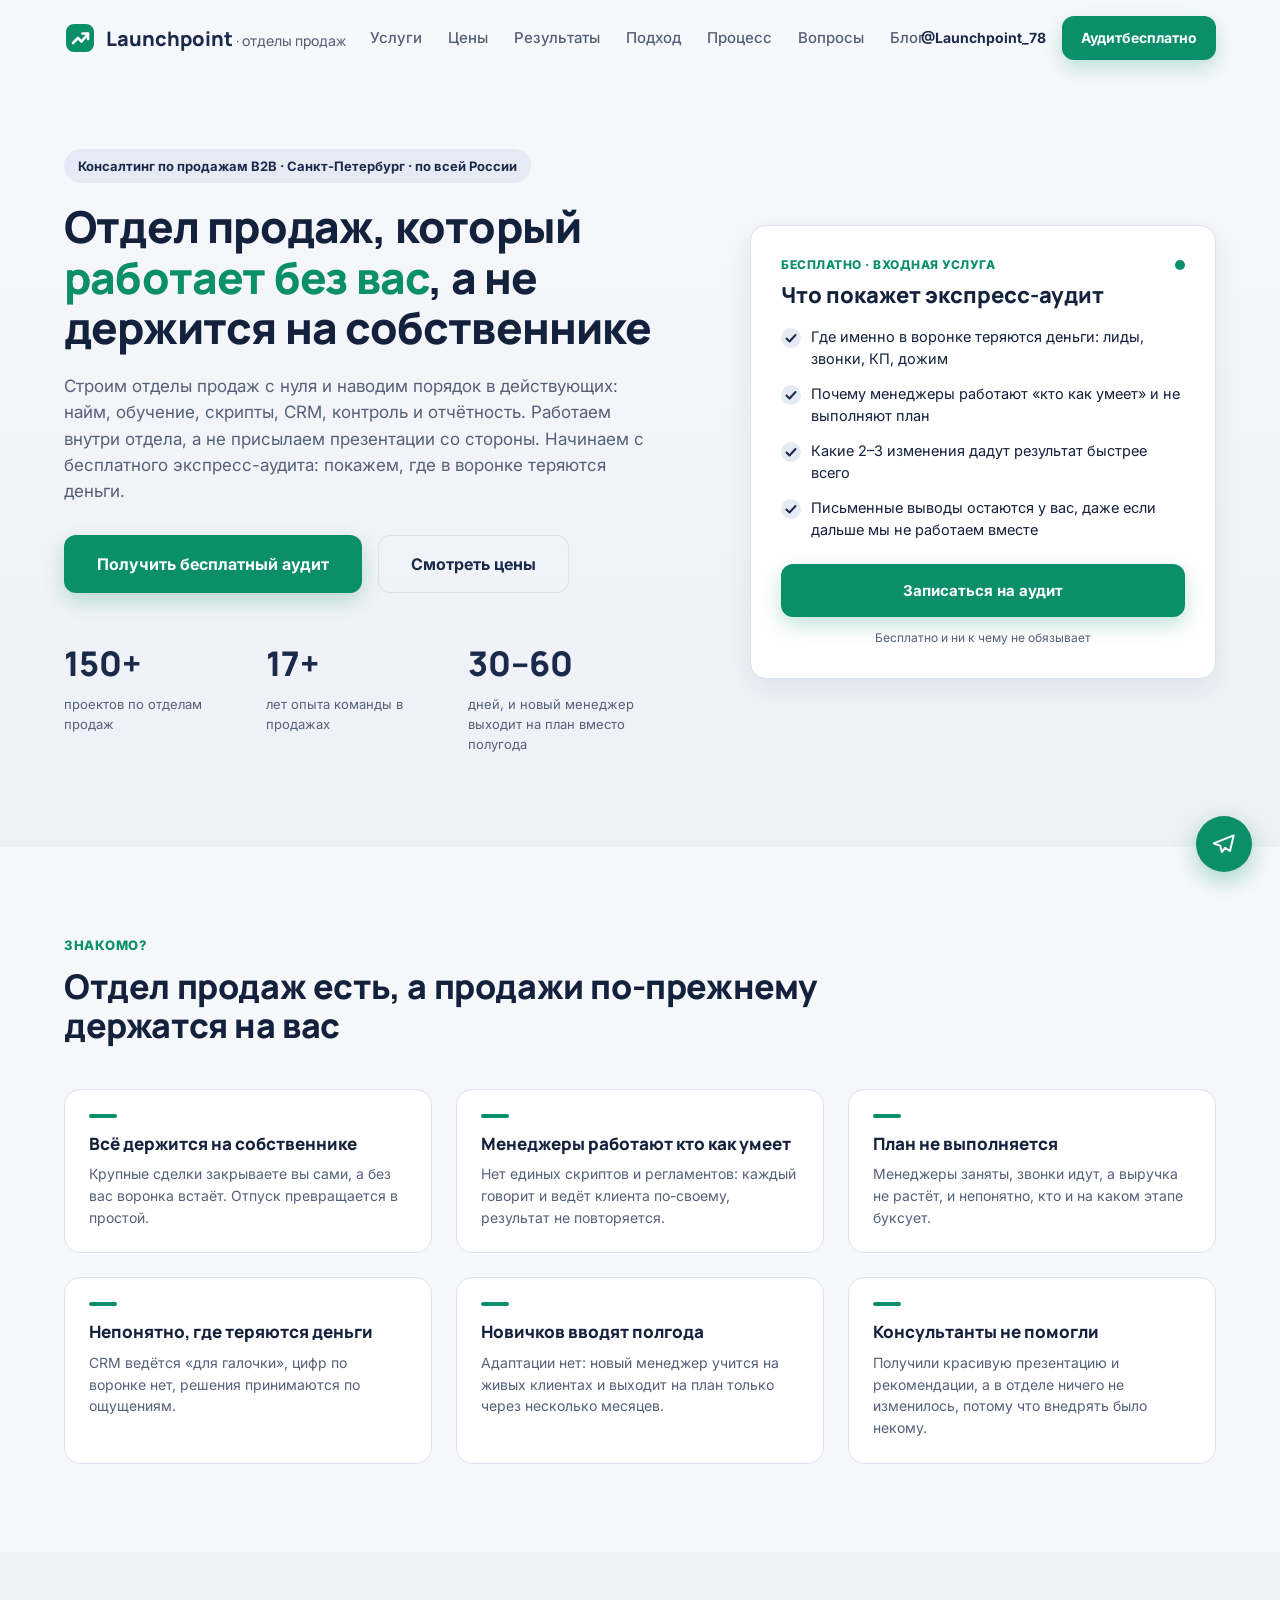
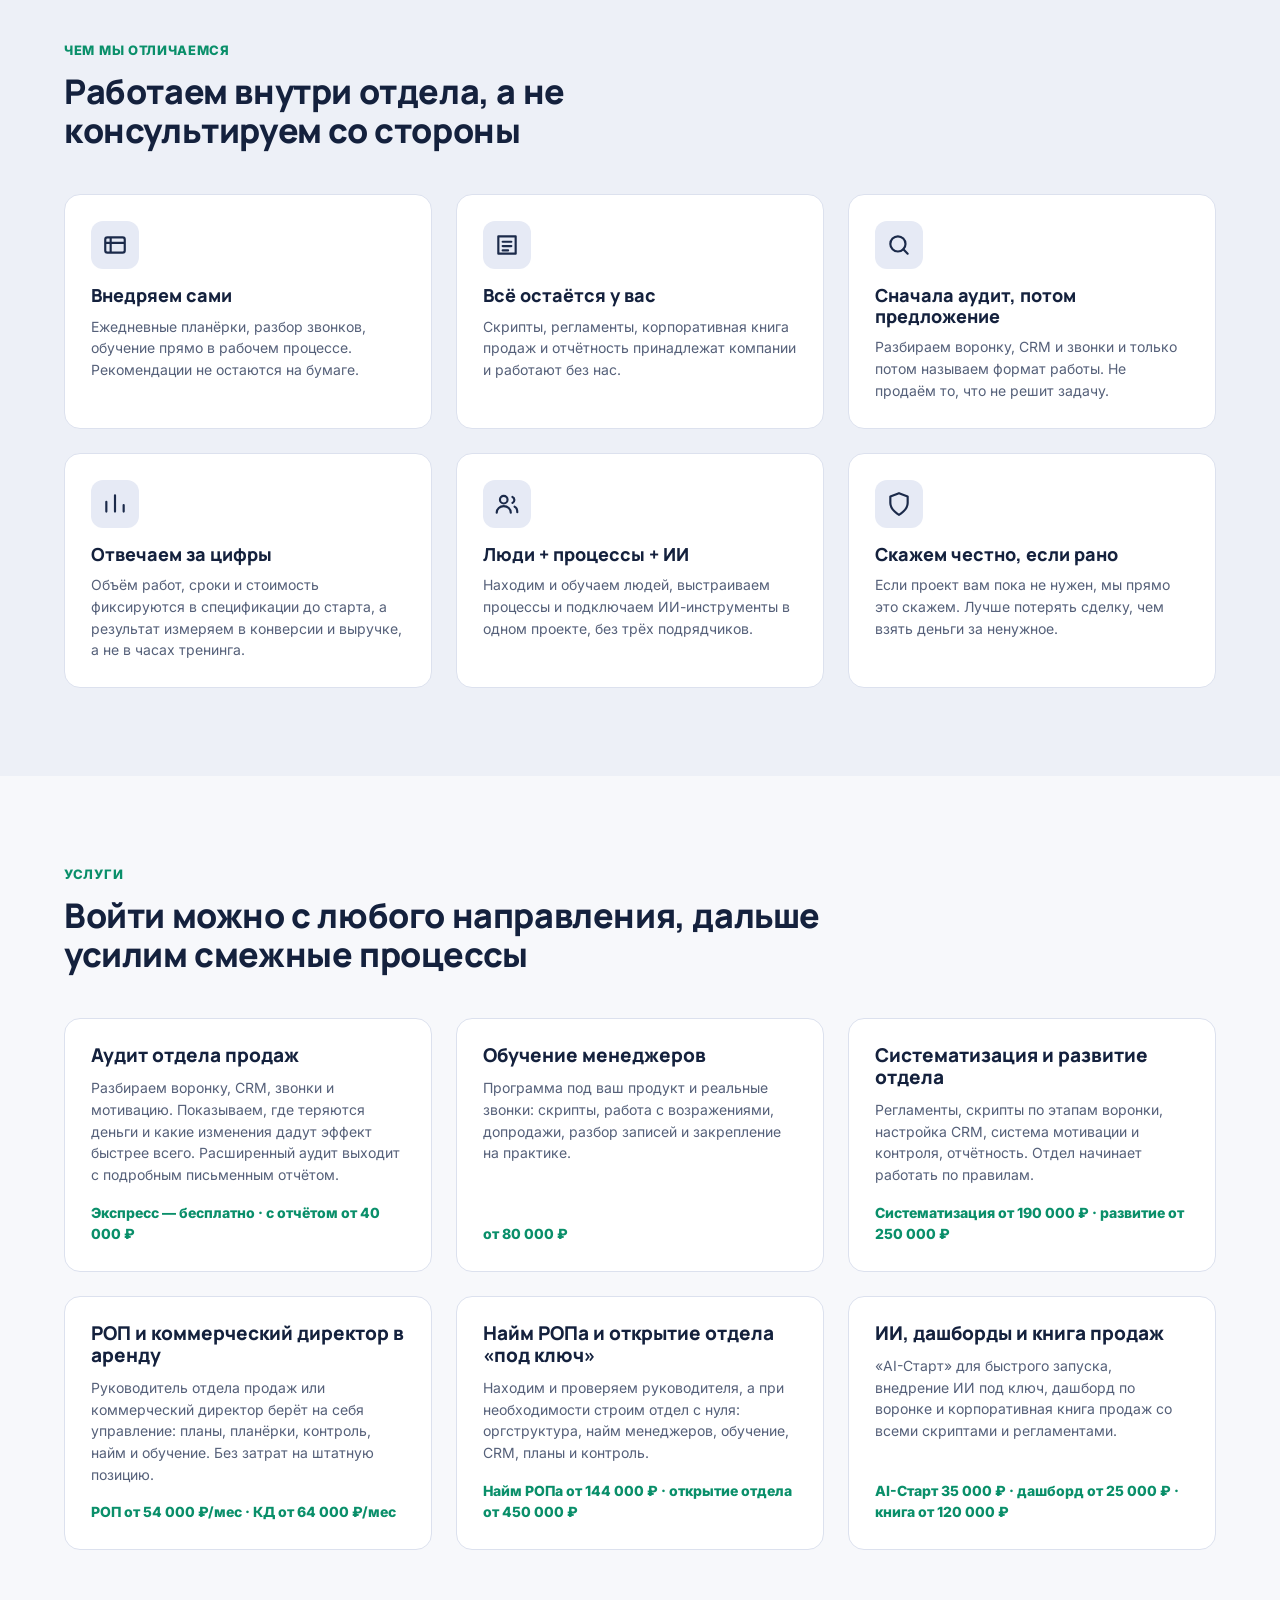
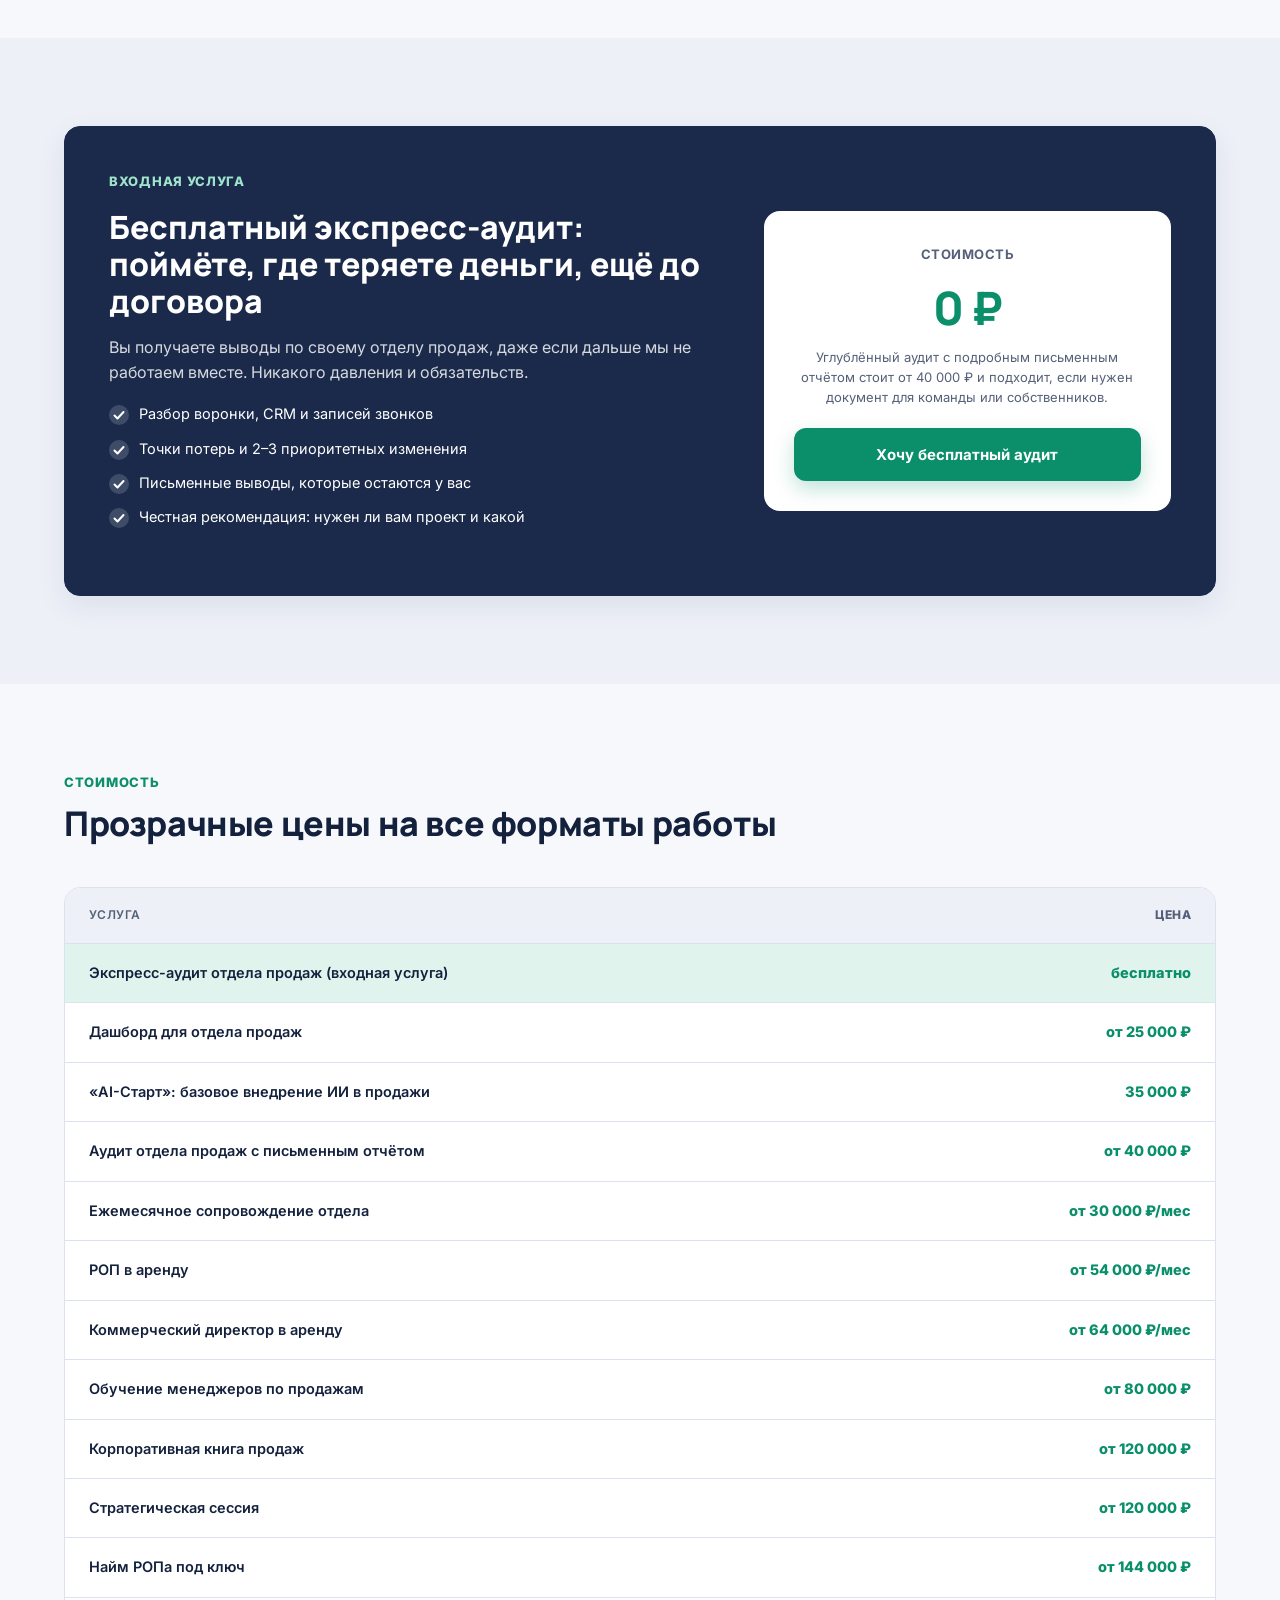
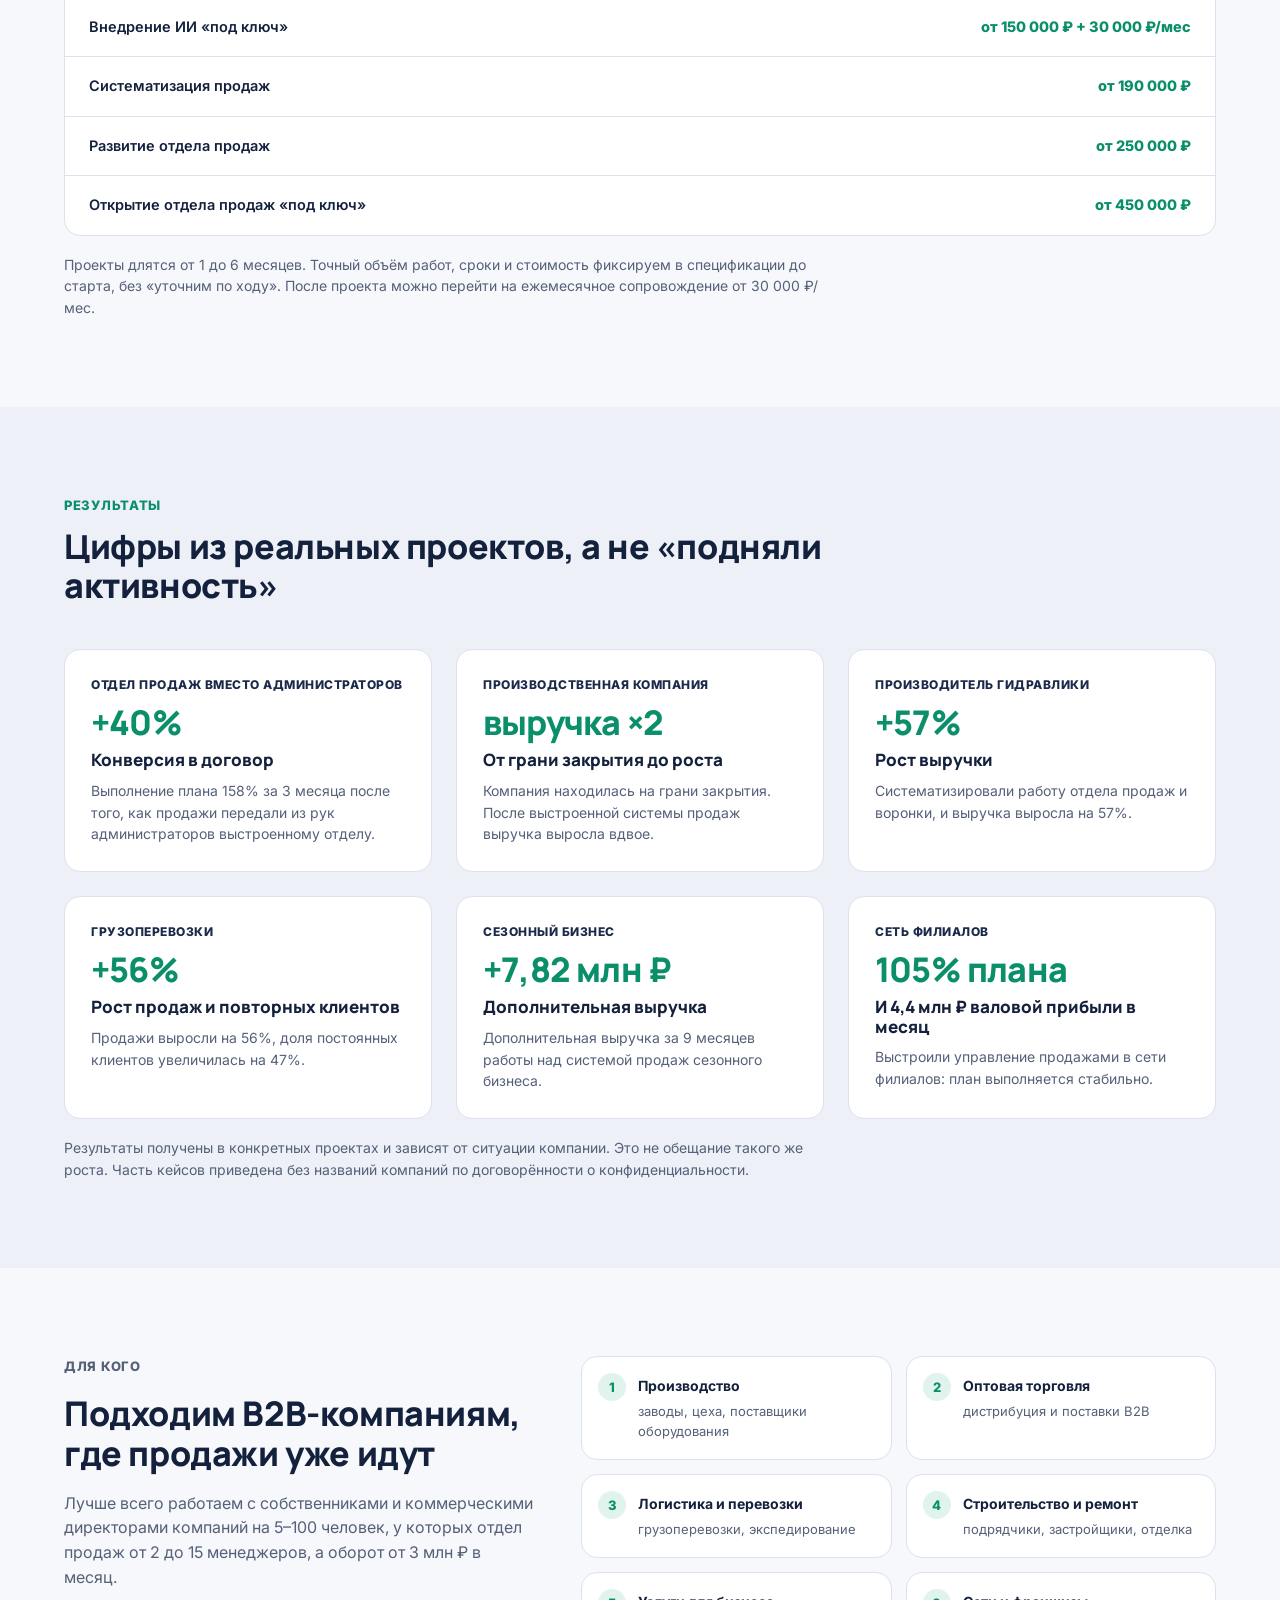
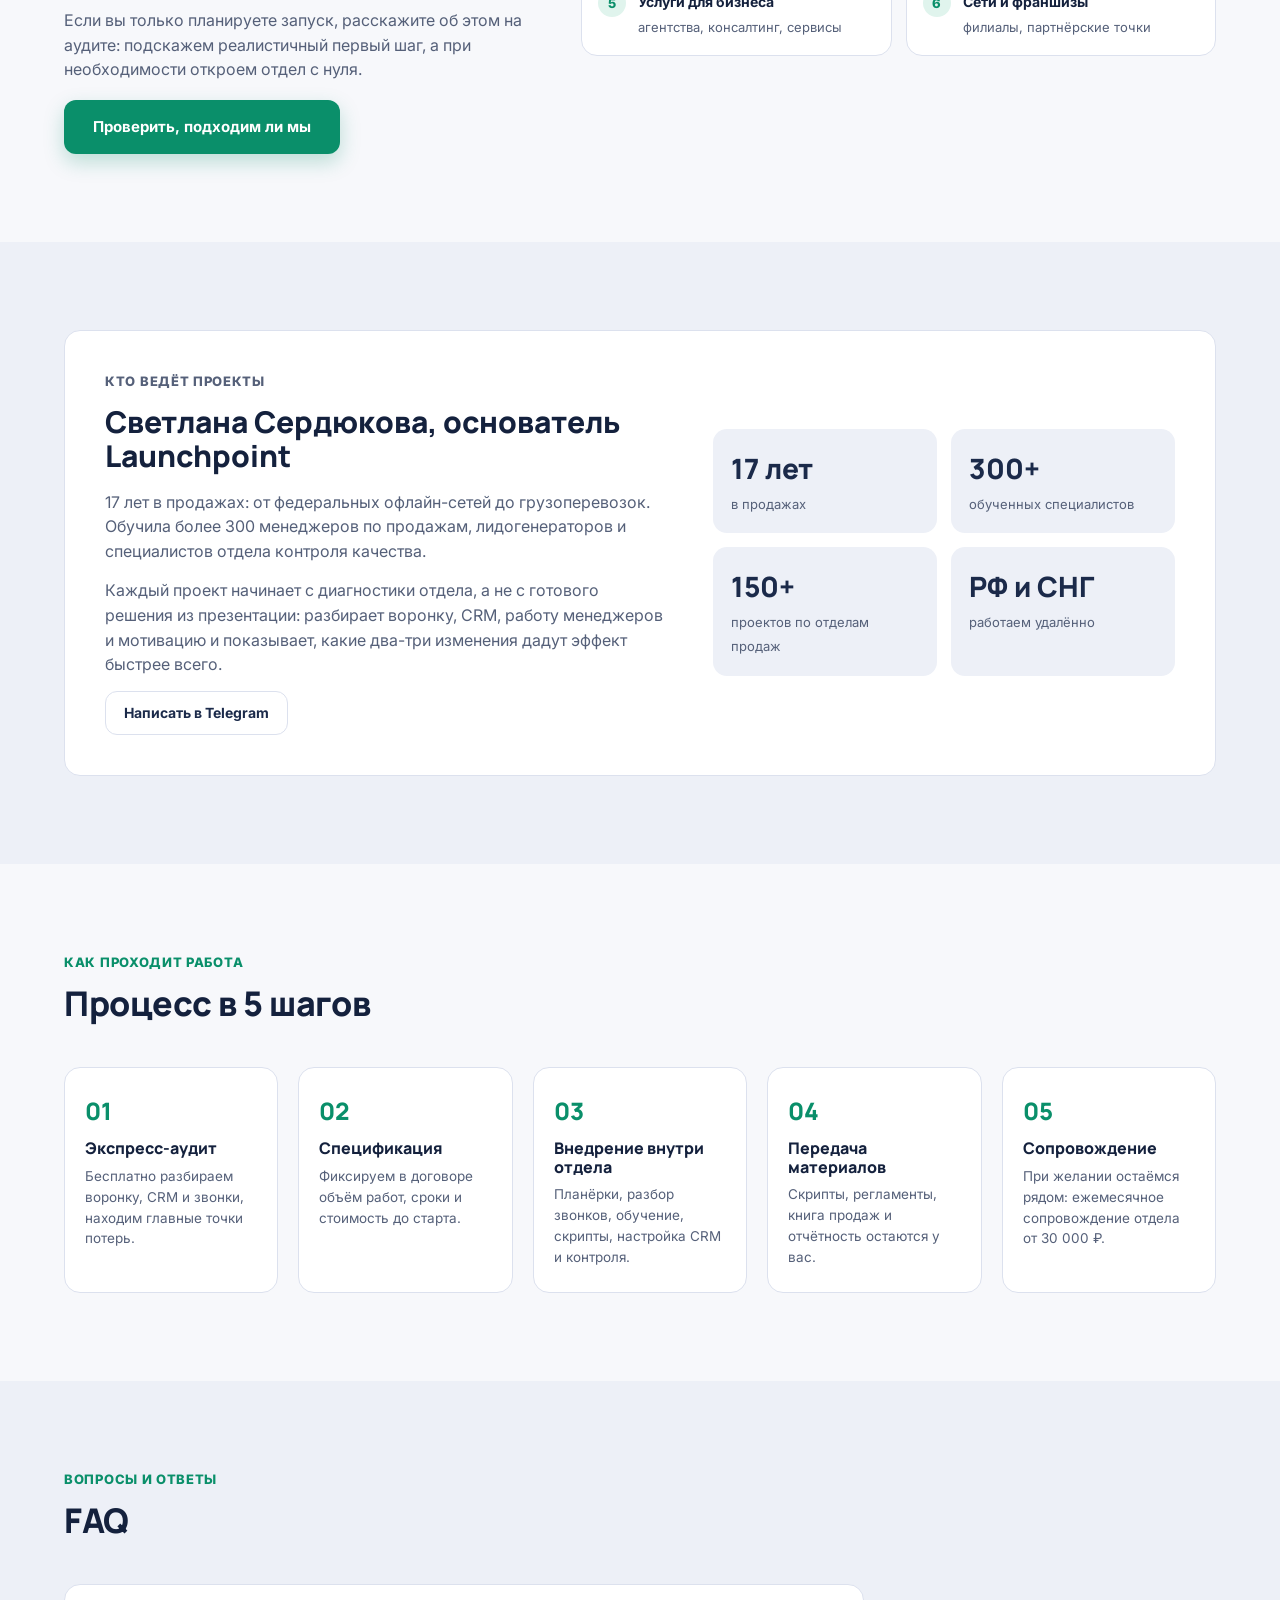
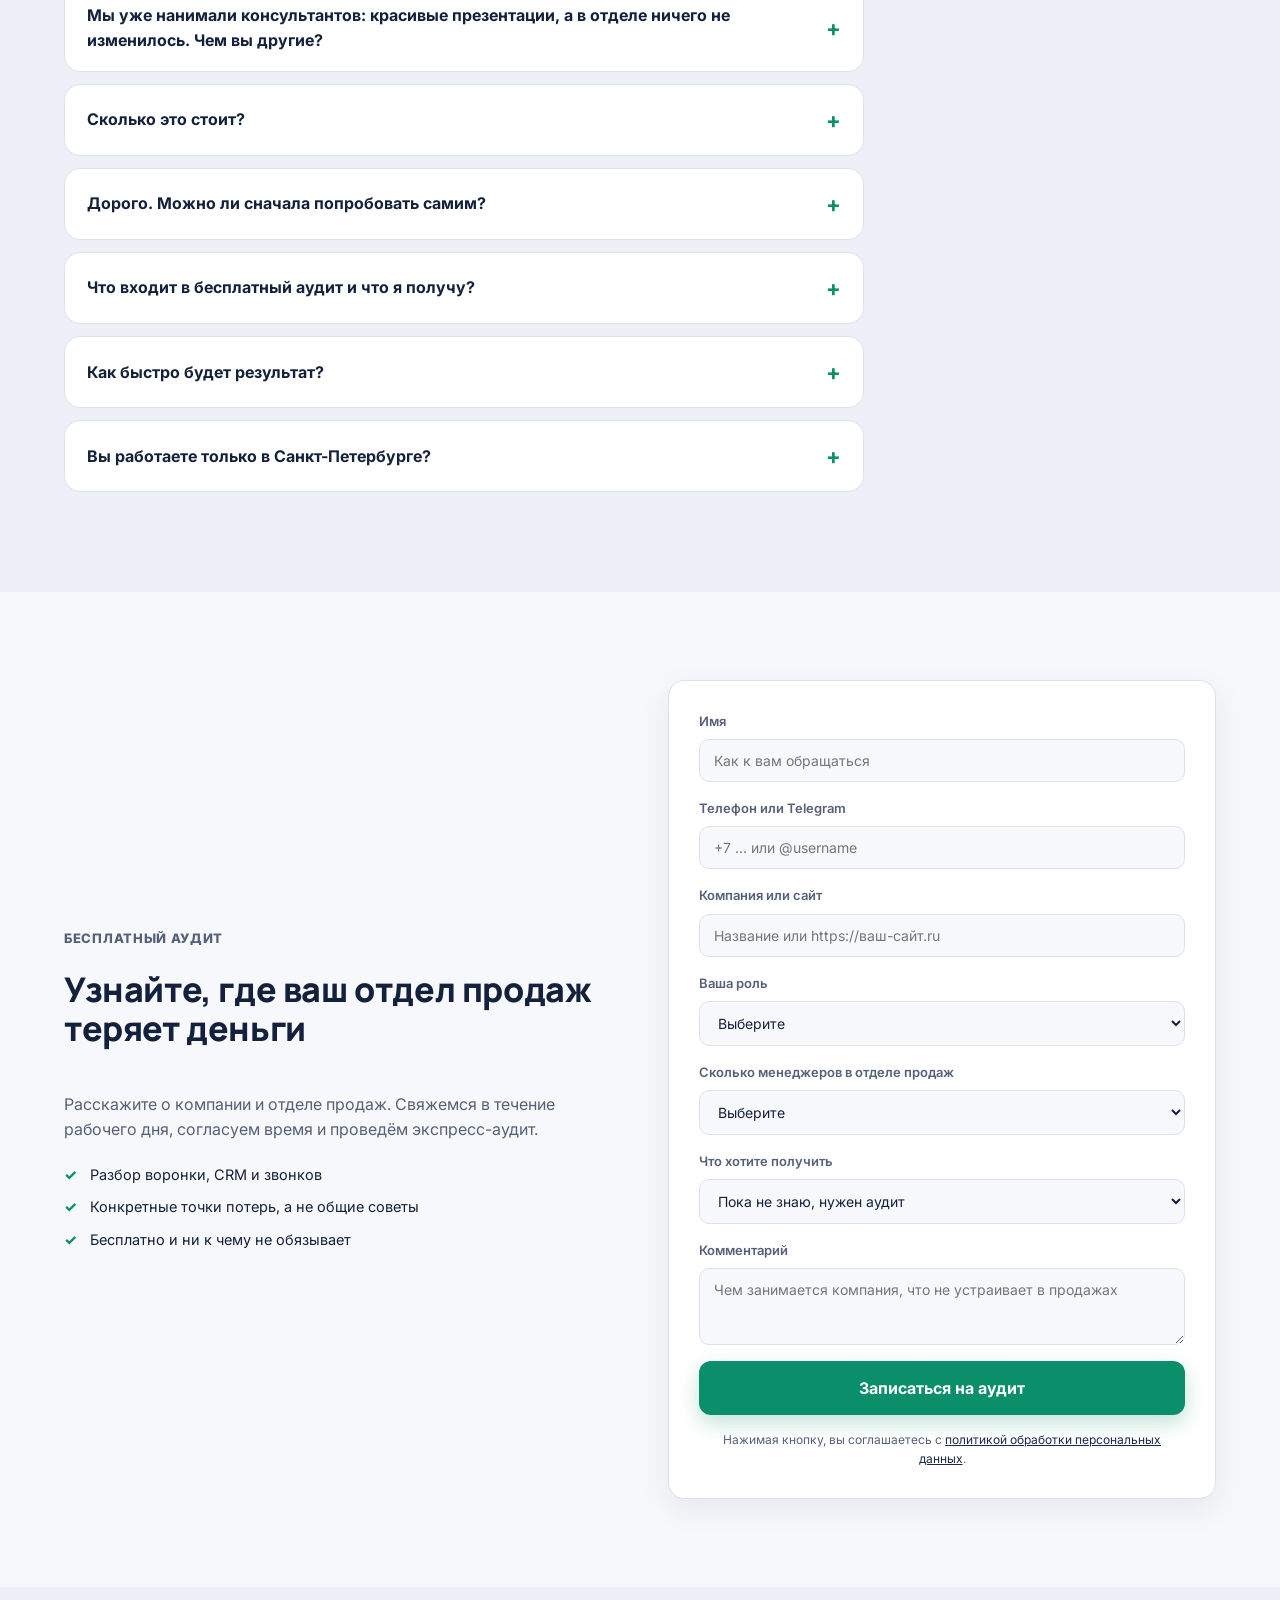
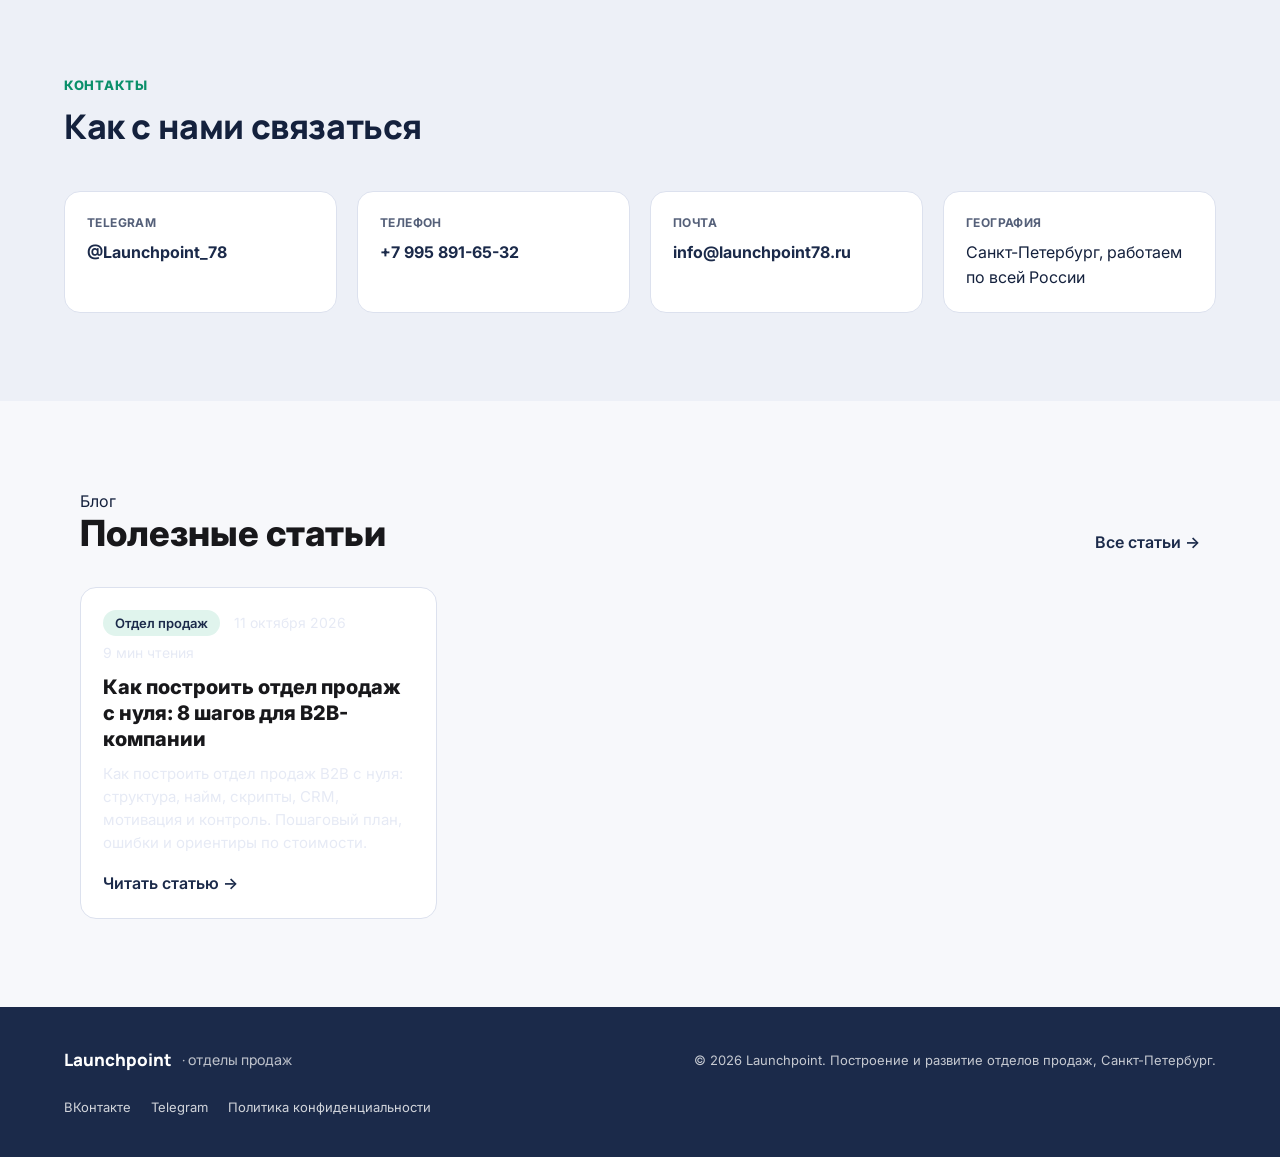
==== commit 7e069f73: "blog: автообновление" ====
--- a/index.html
+++ b/index.html
@@ -9,6 +9,8 @@
 <link rel="preconnect" href="https://fonts.gstatic.com" crossorigin>
 <link href="https://fonts.googleapis.com/css2?family=Inter:wght@400;500;600;700&family=Manrope:wght@500;600;700;800&display=swap" rel="stylesheet">
 <link rel="stylesheet" href="styles.css">
+<link rel="stylesheet" href="blog/blog.css">
+<link rel="alternate" type="application/rss+xml" title="Блог" href="feed.xml">
 </head>
 <body>
 
@@ -25,7 +27,7 @@
       <a href="#approach">Подход</a>
       <a href="#process">Процесс</a>
       <a href="#faq">Вопросы</a>
-    <!-- BLOGNAV:START --><!-- BLOGNAV:END --></nav>
+    <!-- BLOGNAV:START --><a href="blog/">Блог</a><!-- BLOGNAV:END --></nav>
     <div class="header__actions">
       <a href="https://t.me/Launchpoint_78" class="header__tg" target="_blank" rel="noopener">@Launchpoint_78</a>
       <a href="#contact" class="btn btn--primary btn--sm">Аудит<span class="hide-sm"> бесплатно</span></a>
@@ -514,7 +516,22 @@
     </div>
   </section>
 
-<!-- BLOG:START --><!-- BLOG:END -->
+<!-- BLOG:START -->
+<section class="b-home" id="blog">
+  <div class="container">
+    <div class="b-home__head"><div><p class="section-tag">Блог</p><h2>Полезные статьи</h2></div><a class="b-more" href="blog/">Все статьи</a></div>
+    <div class="b-grid"><article class="b-card">
+  
+  <div class="b-card__body">
+    <div class="b-meta"><span class="b-chip">Отдел продаж</span><time datetime="2026-10-11">11 октября 2026</time><span>9 мин чтения</span></div>
+    <h3><a href="blog/kak-postroit-otdel-prodazh/">Как построить отдел продаж с нуля: 8 шагов для B2B-компании</a></h3>
+    <p>Как построить отдел продаж B2B с нуля: структура, найм, скрипты, CRM, мотивация и контроль. Пошаговый план, ошибки и ориентиры по стоимости.</p>
+    <a class="b-more" href="blog/kak-postroit-otdel-prodazh/">Читать статью</a>
+  </div>
+</article></div>
+  </div>
+</section>
+<!-- BLOG:END -->
 </main>
 
 <footer class="footer">
--- a/blog/blog.css
+++ b/blog/blog.css
@@ -0,0 +1,94 @@
+/* Стили блога. Цвета берутся из палитры сайта: install.mjs прописывает --b-* в blog.config.json (theme). */
+:root { --b-bg: #fff; --b-surface: #fff; --b-ink: #18181b; --b-text: #2b2b30; --b-soft: #6b6b73; --b-line: #e5e5e5; --b-accent: #2563eb; --b-accent-soft: #eef3ff; --b-radius: 16px; }
+.blog { padding: 112px 0 72px; background: var(--b-bg); color: var(--b-text); }
+.blog > section, .blog > article { width: 100%; max-width: 1160px; margin: 0 auto; padding: 0 20px; }
+.b-crumbs { display: flex; gap: 8px; flex-wrap: wrap; font-size: 14px; color: var(--b-soft); margin-bottom: 22px; }
+.b-crumbs a { color: var(--b-soft); text-decoration: none; }
+.b-crumbs a:hover { color: var(--b-accent); }
+.b-meta { display: flex; flex-wrap: wrap; align-items: center; gap: 6px 14px; font-size: 14px; color: var(--b-soft); }
+.b-chip { display: inline-block; padding: 3px 12px; border-radius: 999px; background: var(--b-accent-soft); color: var(--b-accent); font-weight: 600; font-size: 13px; }
+.b-head h1 { font-family: var(--ff-head, inherit); color: var(--b-ink); font-size: clamp(28px, 4.4vw, 46px); line-height: 1.15; margin: 14px 0 16px; letter-spacing: -0.01em; }
+.b-lead { font-size: 19px; line-height: 1.55; color: var(--b-soft); max-width: 720px; }
+.b-author { margin-top: 14px; font-size: 14px; color: var(--b-soft); }
+
+/* Статья */
+.b-article { max-width: 780px !important; }
+.b-cover { margin: 28px 0 8px; border-radius: var(--b-radius); overflow: hidden; }
+.b-cover img { display: block; width: 100%; height: auto; }
+.b-toc { margin: 28px 0; padding: 20px 24px; border: 1px solid var(--b-line); border-radius: var(--b-radius); background: var(--b-surface); }
+.b-toc ol { list-style: none; margin: 10px 0 0; padding: 0; }
+.b-toc li + li { margin-top: 6px; }
+.b-toc a { color: var(--b-text); text-decoration: none; }
+.b-toc a:hover { color: var(--b-accent); }
+.b-content { font-size: 18px; line-height: 1.75; margin-top: 28px; }
+.b-content h2 { font-family: var(--ff-head, inherit); color: var(--b-ink); font-size: clamp(24px, 3vw, 31px); line-height: 1.25; margin: 2em 0 .6em; scroll-margin-top: 100px; }
+.b-content h3 { font-family: var(--ff-head, inherit); color: var(--b-ink); font-size: 22px; margin: 1.6em 0 .5em; scroll-margin-top: 100px; }
+.b-content p { margin: 0 0 1.1em; }
+.b-content ul, .b-content ol { margin: 0 0 1.2em; padding-left: 1.4em; }
+.b-content ul { list-style: disc; }
+.b-content ol { list-style: decimal; }
+.b-content li + li { margin-top: 8px; }
+.b-content li::marker { color: var(--b-accent); }
+.b-content a { color: var(--b-accent); text-decoration: underline; text-underline-offset: 3px; }
+.b-content img { max-width: 100%; height: auto; border-radius: 12px; margin: 8px 0; }
+.b-content hr { border: 0; border-top: 1px solid var(--b-line); margin: 2em 0; }
+.b-content blockquote { margin: 1.4em 0; padding: 16px 22px; border-left: 4px solid var(--b-accent); background: var(--b-accent-soft); border-radius: 0 12px 12px 0; }
+.b-content blockquote p:last-child { margin-bottom: 0; }
+.b-content code { background: var(--b-accent-soft); padding: 2px 6px; border-radius: 6px; font-size: .92em; }
+.b-content pre { overflow-x: auto; padding: 16px; border-radius: 12px; background: var(--b-accent-soft); margin: 0 0 1.2em; }
+.b-table { overflow-x: auto; margin: 1.4em 0; border: 1px solid var(--b-line); border-radius: 12px; }
+.b-table table { width: 100%; border-collapse: collapse; font-size: 16px; line-height: 1.5; }
+.b-table th, .b-table td { padding: 12px 16px; text-align: left; border-bottom: 1px solid var(--b-line); vertical-align: top; }
+.b-table th { background: var(--b-accent-soft); color: var(--b-ink); font-weight: 600; white-space: nowrap; }
+.b-table tr:last-child td { border-bottom: 0; }
+
+.b-faq { margin-top: 44px; }
+.b-faq h2 { font-family: var(--ff-head, inherit); color: var(--b-ink); font-size: 28px; margin-bottom: 16px; }
+.b-faq details { border: 1px solid var(--b-line); border-radius: 12px; background: var(--b-surface); margin-bottom: 10px; padding: 0 20px; }
+.b-faq summary { cursor: pointer; padding: 16px 0; font-weight: 600; color: var(--b-ink); list-style: none; display: flex; justify-content: space-between; gap: 16px; }
+.b-faq summary::-webkit-details-marker { display: none; }
+.b-faq summary::after { content: '+'; color: var(--b-accent); font-size: 22px; line-height: 1; }
+.b-faq details[open] summary::after { content: '−'; }
+.b-faq details p { padding: 0 0 18px; color: var(--b-text); line-height: 1.65; }
+.b-disclaimer { margin-top: 32px; font-size: 14px; line-height: 1.55; color: var(--b-soft); padding-top: 16px; border-top: 1px solid var(--b-line); }
+.b-cta { margin-top: 40px; padding: 32px; border-radius: var(--b-radius); background: var(--b-accent-soft); border: 1px solid var(--b-line); text-align: left; }
+.b-cta h2 { font-family: var(--ff-head, inherit); color: var(--b-ink); font-size: 26px; margin-bottom: 8px; }
+.b-cta p { margin-bottom: 18px; color: var(--b-text); max-width: 560px; }
+.b-cta__btn { display: inline-flex; }
+.b-preview { margin: 0 0 22px; padding: 12px 16px; border-radius: 12px; background: #fff4d6; color: #6b4e00; font-size: 14px; border: 1px solid #f0d98a; }
+
+/* Карточки */
+.b-grid { display: grid; grid-template-columns: repeat(3, 1fr); gap: 24px; margin-top: 32px; }
+.b-card { display: flex; flex-direction: column; background: var(--b-surface); border: 1px solid var(--b-line); border-radius: var(--b-radius); overflow: hidden; transition: transform .2s, box-shadow .2s; }
+.b-card:hover { transform: translateY(-3px); box-shadow: 0 16px 36px rgba(20, 20, 30, .09); }
+.b-card__img { display: block; aspect-ratio: 16 / 10; overflow: hidden; background: var(--b-accent-soft); }
+.b-card__img img { width: 100%; height: 100%; object-fit: cover; display: block; }
+.b-card__body { display: flex; flex-direction: column; gap: 10px; padding: 22px; flex: 1; }
+.b-card h3 { font-family: var(--ff-head, inherit); font-size: 20px; line-height: 1.3; margin: 0; }
+.b-card h3 a { color: var(--b-ink); text-decoration: none; }
+.b-card h3 a:hover { color: var(--b-accent); }
+.b-card p { color: var(--b-soft); font-size: 15px; line-height: 1.55; margin: 0; }
+.b-more { margin-top: auto; padding-top: 6px; color: var(--b-accent); font-weight: 600; text-decoration: none; }
+.b-more::after { content: ' →'; }
+.b-related { margin-top: 72px !important; }
+.b-related h2, .b-home h2 { font-family: var(--ff-head, inherit); color: var(--b-ink); font-size: clamp(26px, 3.4vw, 36px); }
+.b-empty { margin-top: 32px; color: var(--b-soft); }
+
+/* Блок на главной */
+.b-home { padding: 88px 0; background: var(--b-bg); }
+.b-home .container { max-width: 1160px; margin: 0 auto; padding: 0 20px; }
+.b-home__head { display: flex; justify-content: space-between; align-items: flex-end; gap: 16px; flex-wrap: wrap; }
+.b-home .b-more { margin-top: 0; }
+
+@media (max-width: 960px) { .b-grid { grid-template-columns: repeat(2, 1fr); } }
+@media (max-width: 640px) {
+  .blog { padding: 92px 0 48px; }
+  .b-grid { grid-template-columns: 1fr; gap: 18px; }
+  .b-content { font-size: 17px; }
+  .b-lead { font-size: 17px; }
+  .b-cta { padding: 24px 20px; }
+  .b-home { padding: 56px 0; }
+}
+
+/* тема сайта */
+:root{--b-accent:var(--brand);--b-accent-soft:var(--accent-soft);--b-bg:var(--bg);--b-surface:var(--card);--b-text:var(--text);--b-soft:var(--brand-soft);--b-line:var(--border)}
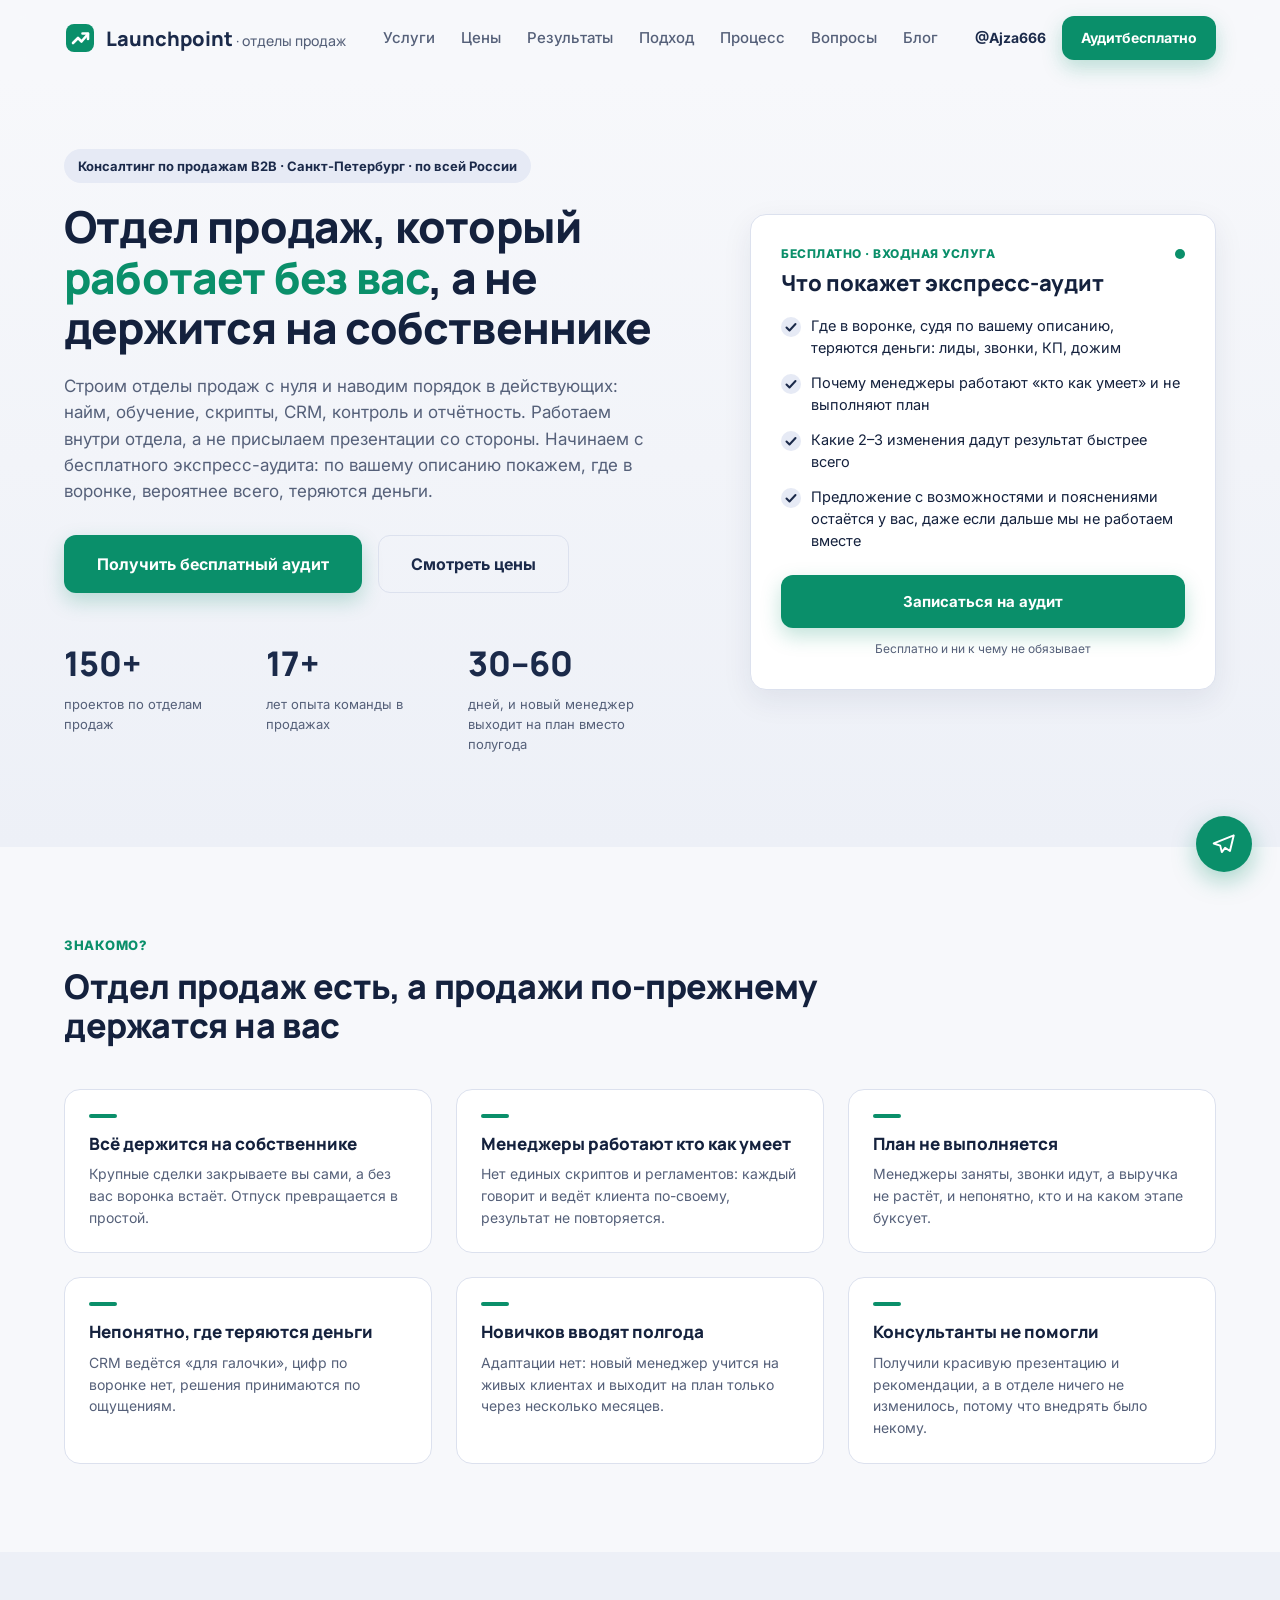
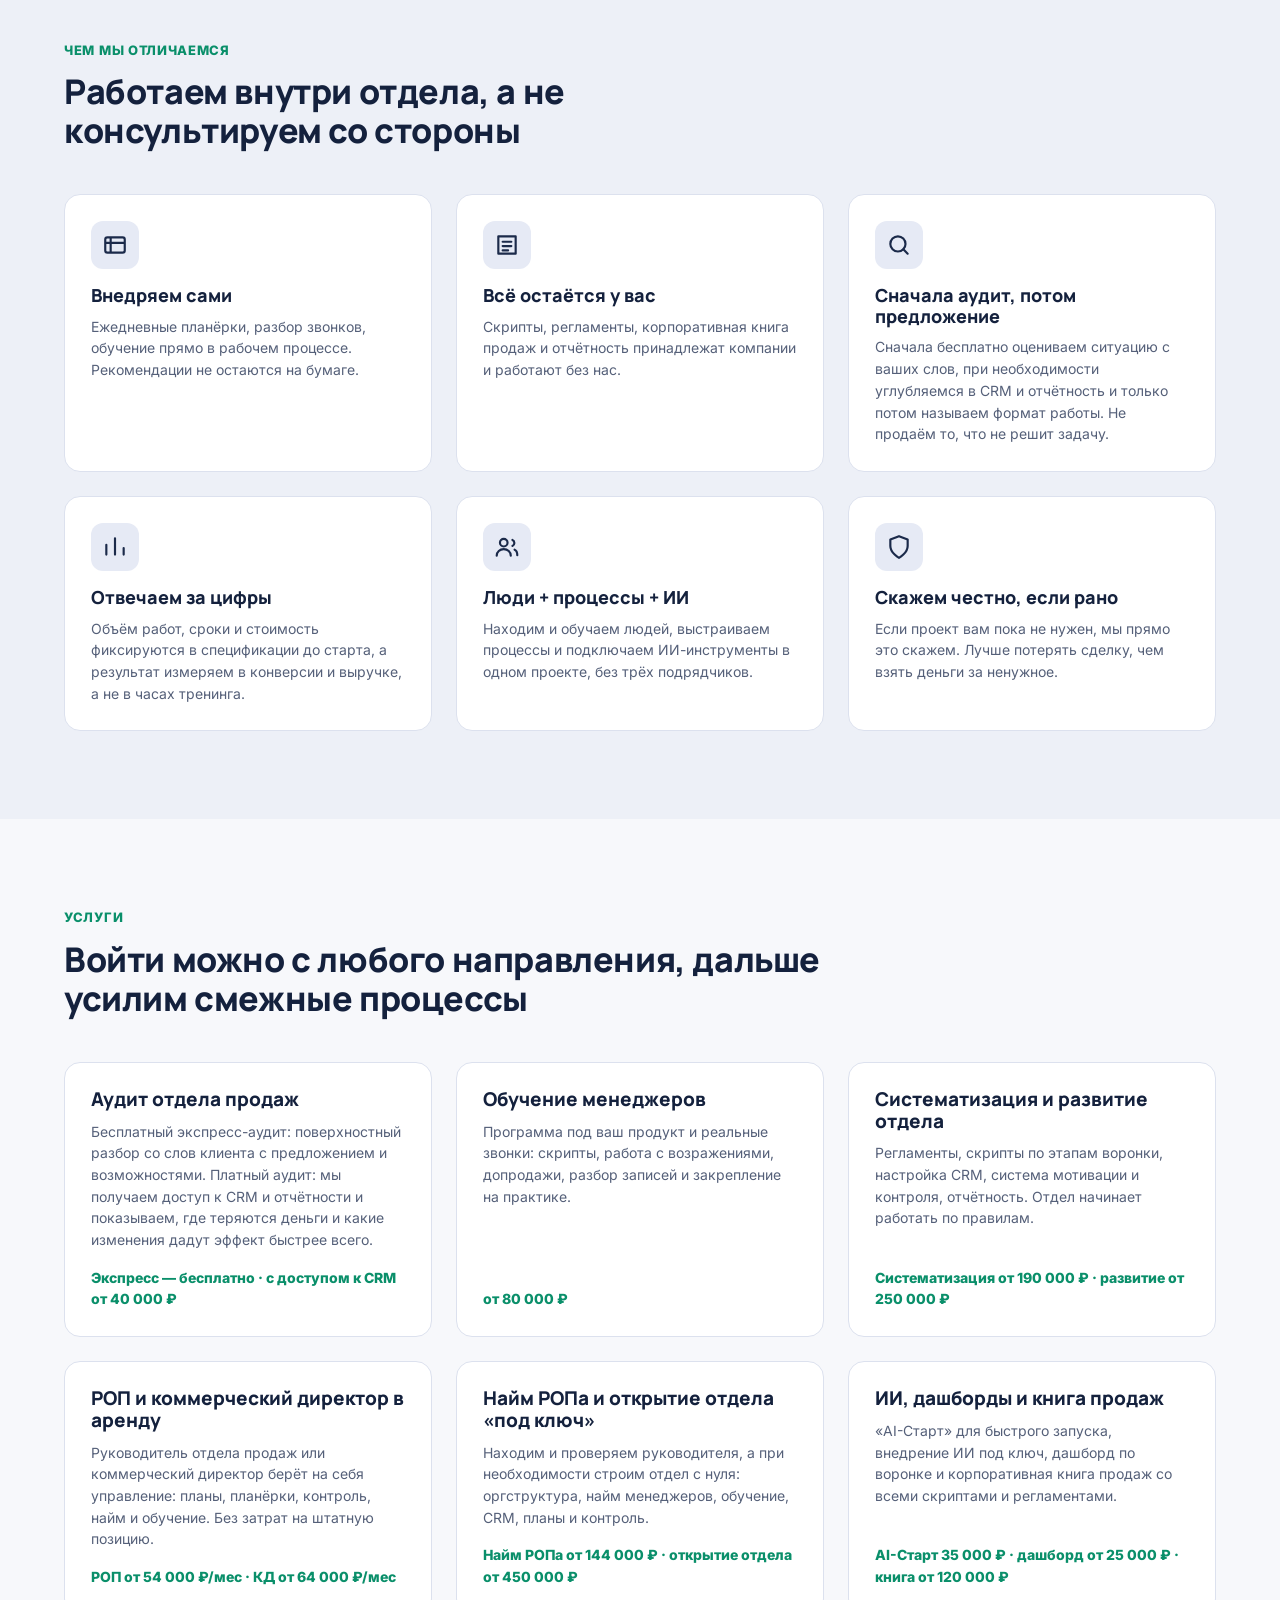
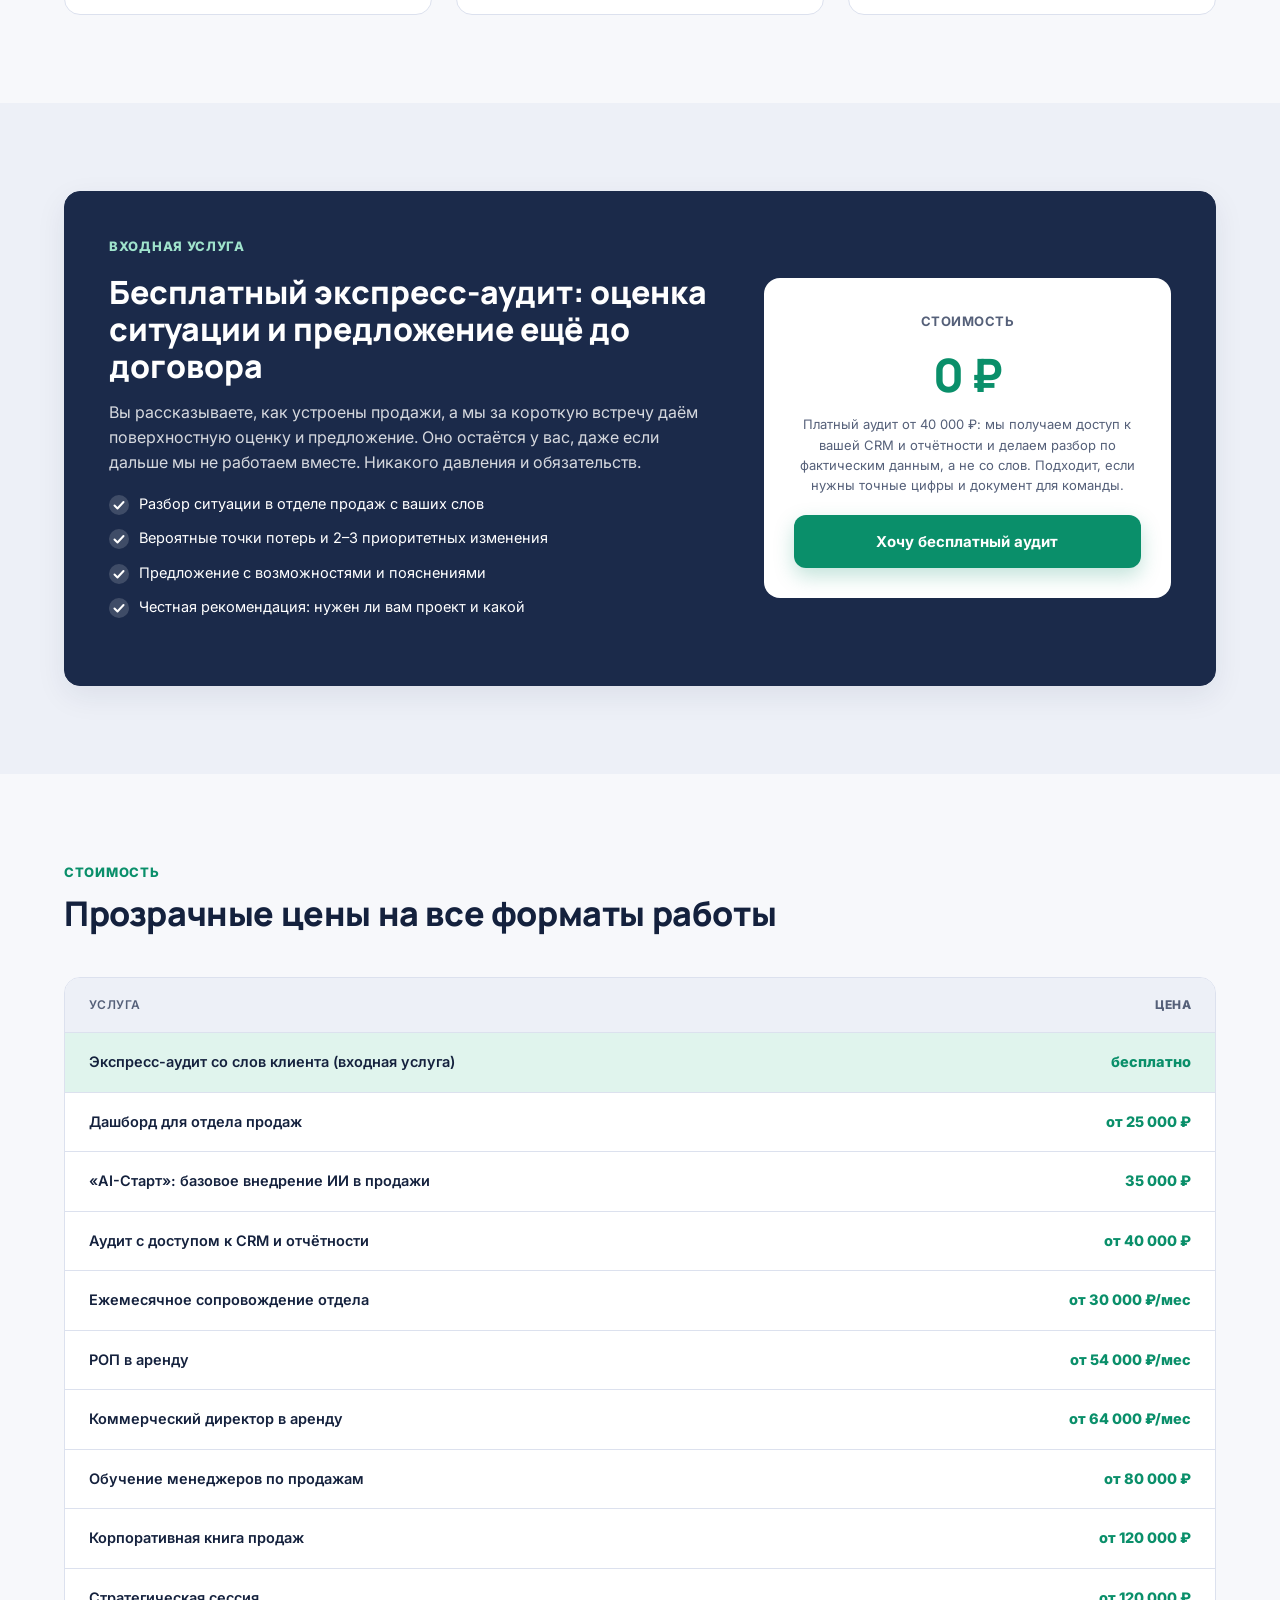
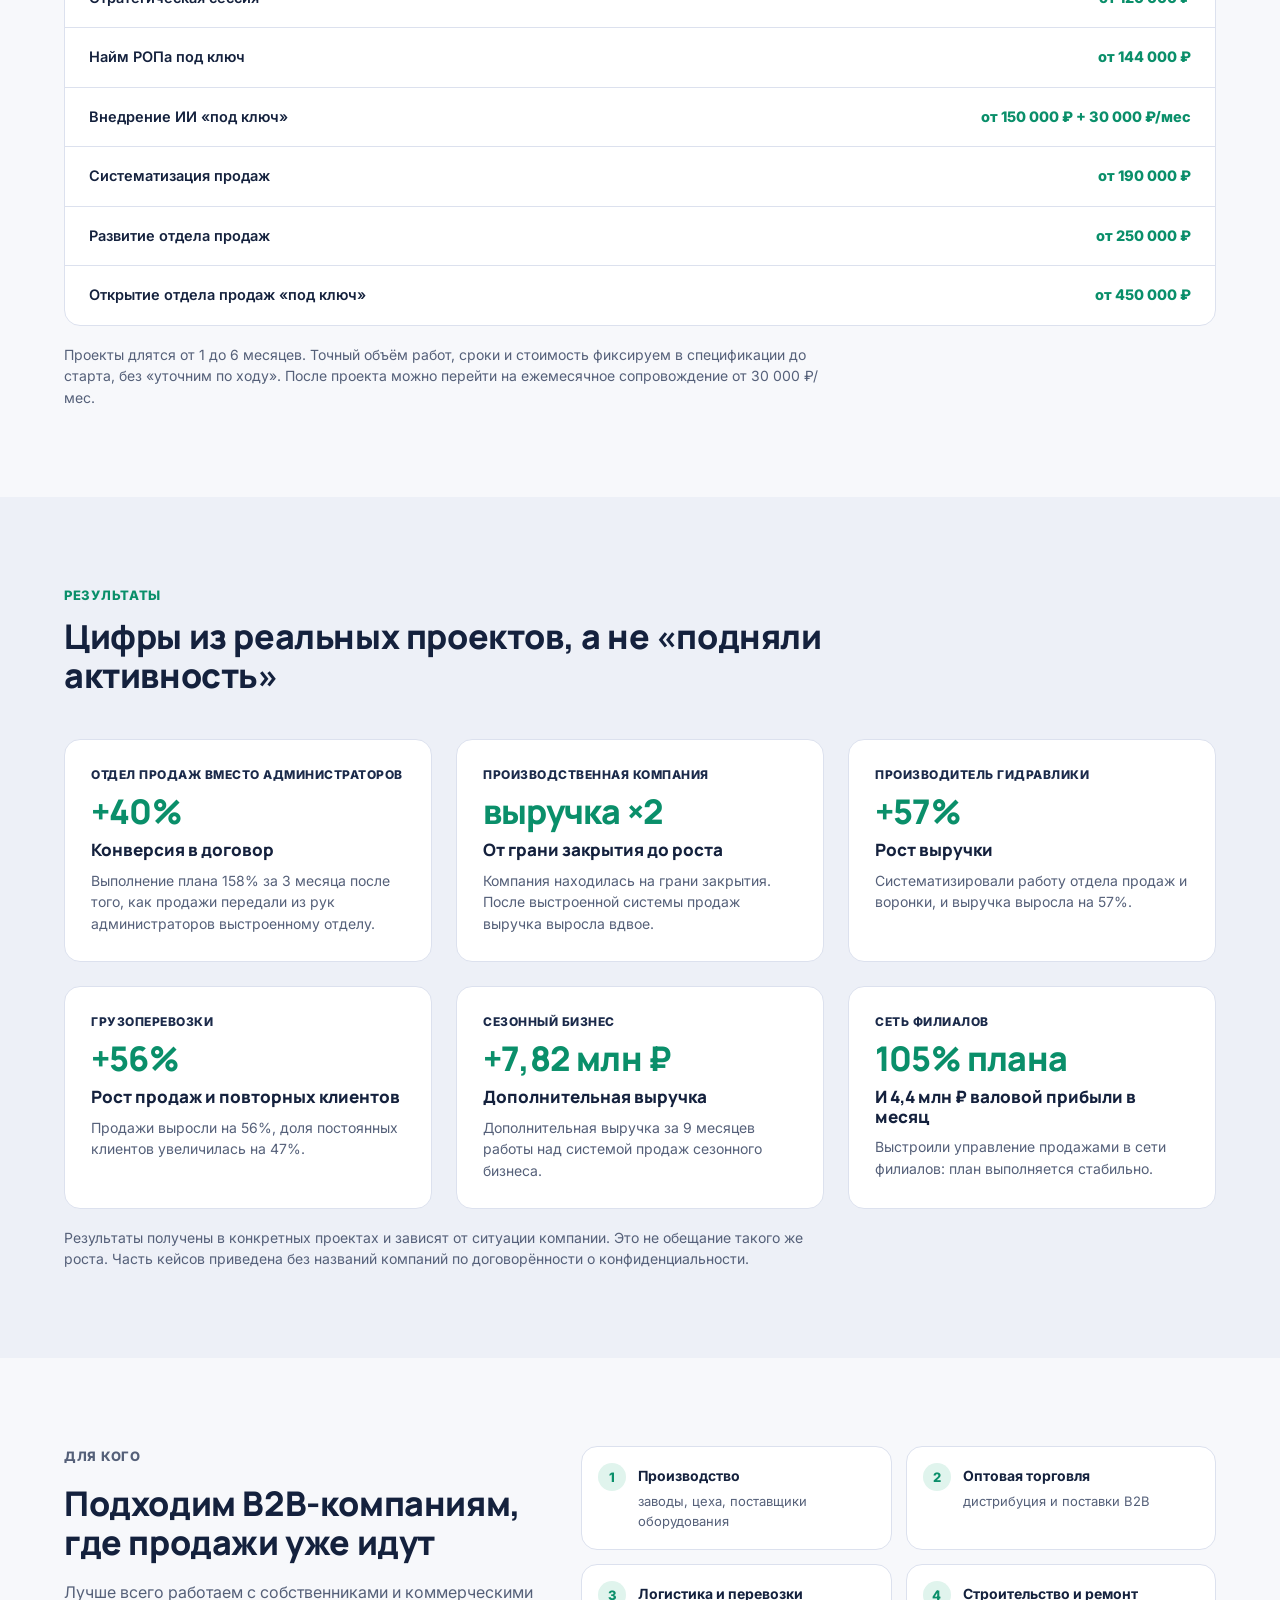
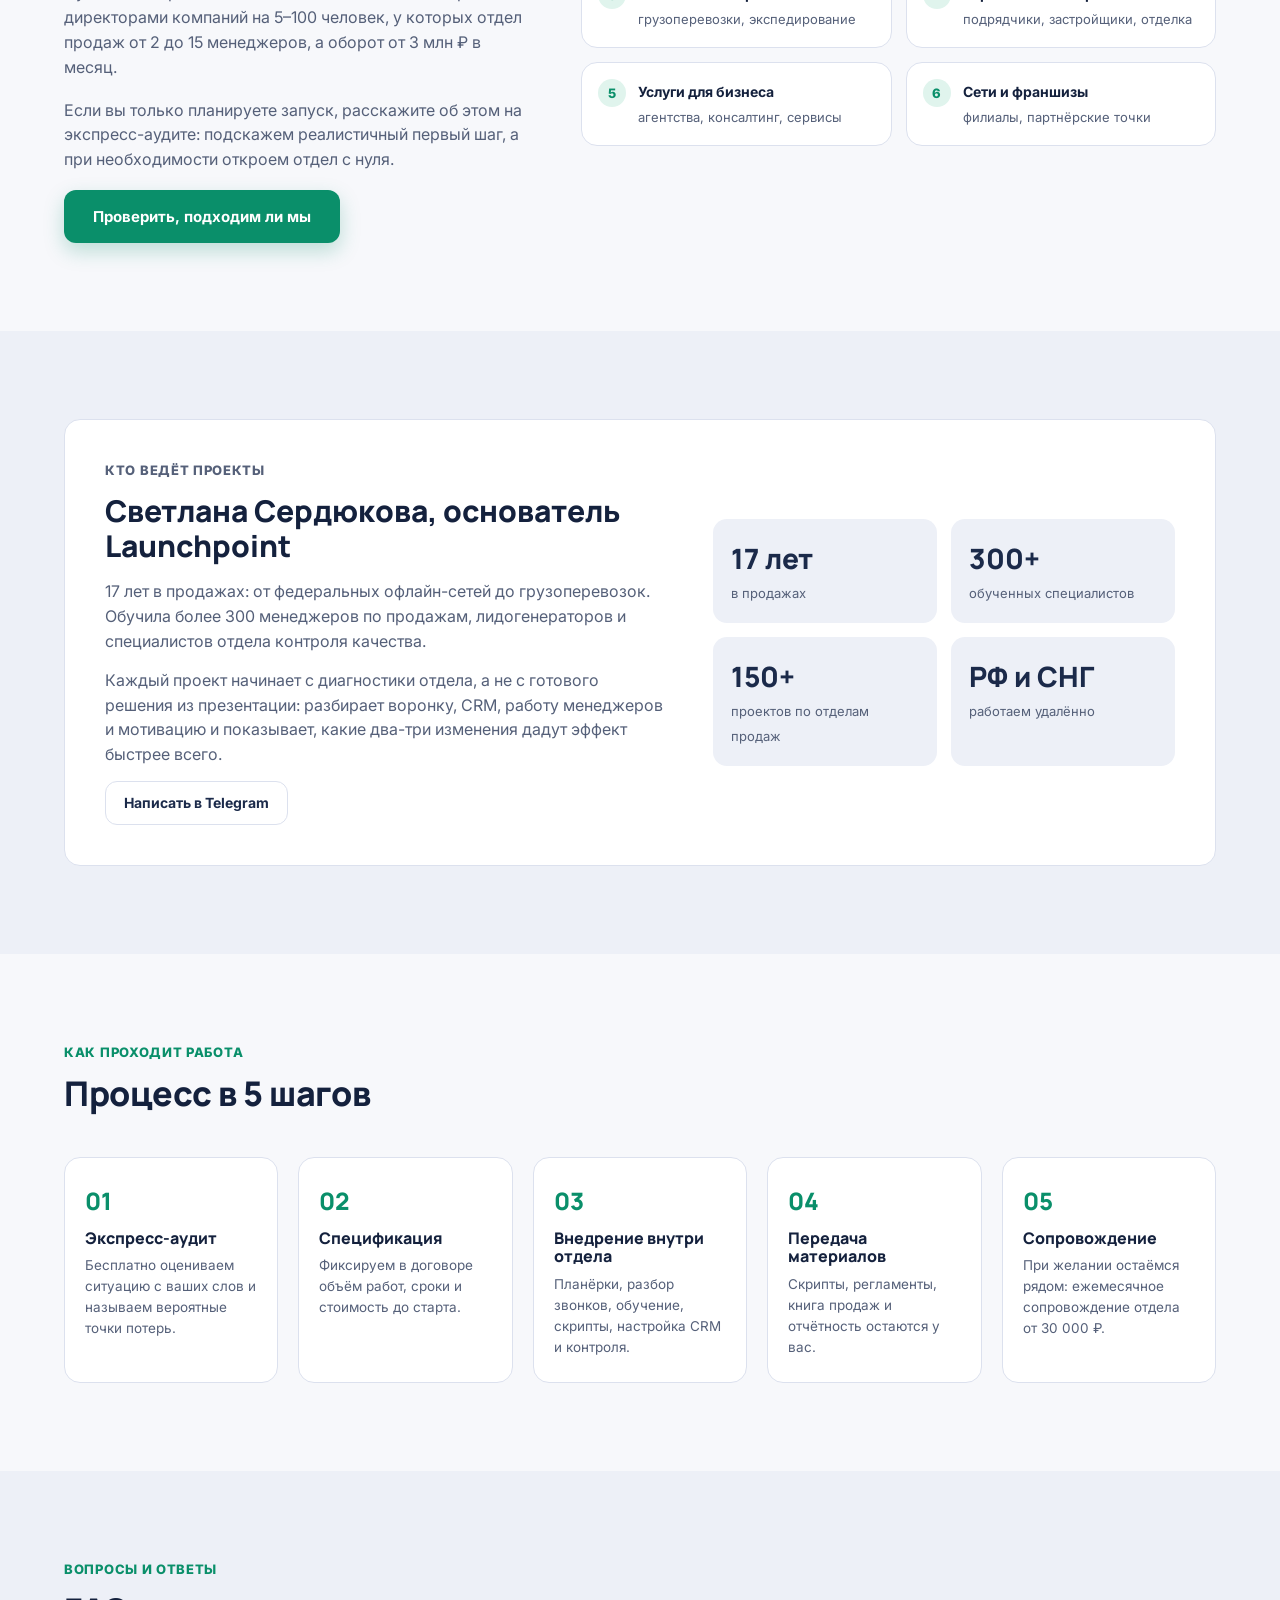
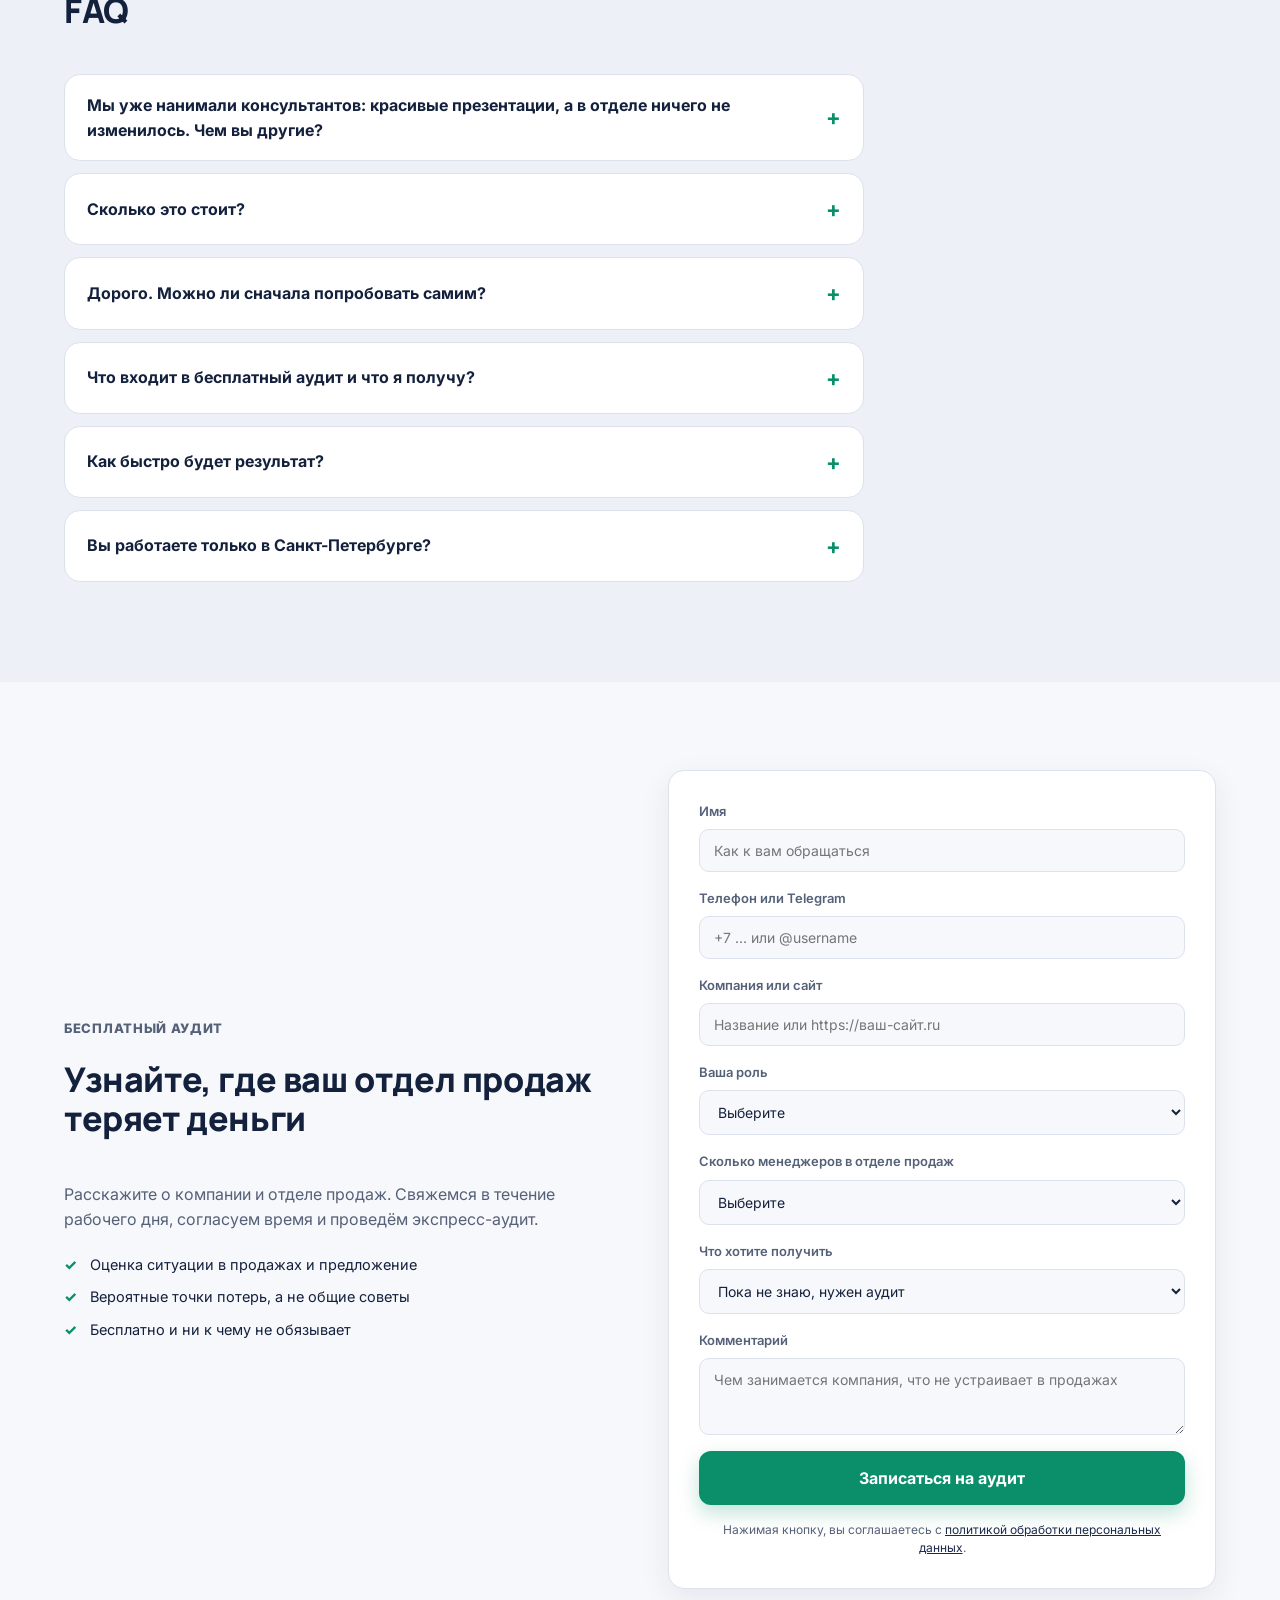
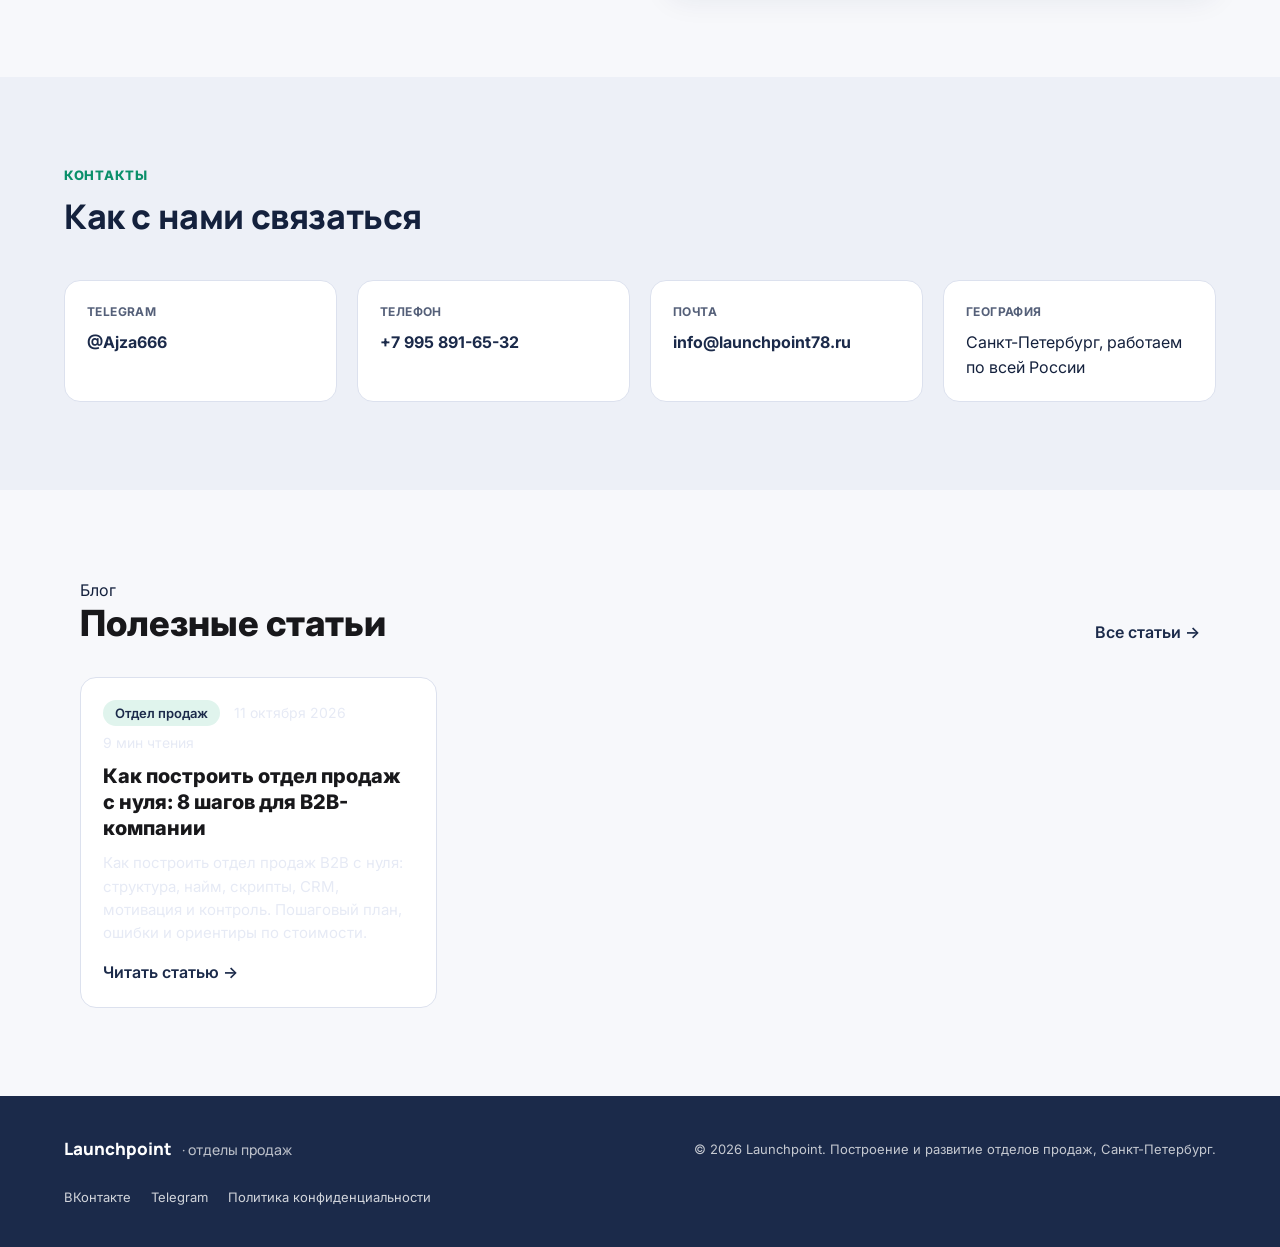
==== commit fdc6e09e: "Правки клиента: разведён бесплатный и платный аудит, контакт @Ajza666" ====
--- a/index.html
+++ b/index.html
@@ -29,7 +29,7 @@
       <a href="#faq">Вопросы</a>
     <!-- BLOGNAV:START --><a href="blog/">Блог</a><!-- BLOGNAV:END --></nav>
     <div class="header__actions">
-      <a href="https://t.me/Launchpoint_78" class="header__tg" target="_blank" rel="noopener">@Launchpoint_78</a>
+      <a href="https://t.me/Ajza666" class="header__tg" target="_blank" rel="noopener">@Ajza666</a>
       <a href="#contact" class="btn btn--primary btn--sm">Аудит<span class="hide-sm"> бесплатно</span></a>
       <button class="burger" id="burger" aria-label="Меню">
         <span></span><span></span><span></span>
@@ -46,7 +46,7 @@
       <div class="hero__content">
         <p class="eyebrow">Консалтинг по продажам B2B · Санкт-Петербург · по всей России</p>
         <h1>Отдел продаж, который <em>работает без вас</em>, а не держится на собственнике</h1>
-        <p class="hero__lead">Строим отделы продаж с нуля и наводим порядок в действующих: найм, обучение, скрипты, CRM, контроль и отчётность. Работаем внутри отдела, а не присылаем презентации со стороны. Начинаем с бесплатного экспресс-аудита: покажем, где в воронке теряются деньги.</p>
+        <p class="hero__lead">Строим отделы продаж с нуля и наводим порядок в действующих: найм, обучение, скрипты, CRM, контроль и отчётность. Работаем внутри отдела, а не присылаем презентации со стороны. Начинаем с бесплатного экспресс-аудита: по вашему описанию покажем, где в воронке, вероятнее всего, теряются деньги.</p>
         <div class="hero__cta">
           <a href="#contact" class="btn btn--primary btn--lg">Получить бесплатный аудит</a>
           <a href="#prices" class="btn btn--ghost btn--lg">Смотреть цены</a>
@@ -73,10 +73,10 @@
         </div>
         <h3>Что покажет экспресс-аудит</h3>
         <ul class="check-list">
-          <li>Где именно в воронке теряются деньги: лиды, звонки, КП, дожим</li>
+          <li>Где в воронке, судя по вашему описанию, теряются деньги: лиды, звонки, КП, дожим</li>
           <li>Почему менеджеры работают «кто как умеет» и не выполняют план</li>
           <li>Какие 2–3 изменения дадут результат быстрее всего</li>
-          <li>Письменные выводы остаются у вас, даже если дальше мы не работаем вместе</li>
+          <li>Предложение с возможностями и пояснениями остаётся у вас, даже если дальше мы не работаем вместе</li>
         </ul>
         <a href="#contact" class="btn btn--primary btn--block">Записаться на аудит</a>
         <p class="hero__card-note">Бесплатно и ни к чему не обязывает</p>
@@ -143,7 +143,7 @@
             <svg width="26" height="26" viewBox="0 0 24 24" fill="none"><circle cx="11" cy="11" r="7" stroke="currentColor" stroke-width="2"/><path d="M20 20l-4-4" stroke="currentColor" stroke-width="2" stroke-linecap="round"/></svg>
           </div>
           <h3>Сначала аудит, потом предложение</h3>
-          <p>Разбираем воронку, CRM и звонки и только потом называем формат работы. Не продаём то, что не решит задачу.</p>
+          <p>Сначала бесплатно оцениваем ситуацию с ваших слов, при необходимости углубляемся в CRM и отчётность и только потом называем формат работы. Не продаём то, что не решит задачу.</p>
         </div>
         <div class="adv">
           <div class="adv__icon">
@@ -178,8 +178,8 @@
       <div class="grid grid--3">
         <div class="service">
           <h3>Аудит отдела продаж</h3>
-          <p>Разбираем воронку, CRM, звонки и мотивацию. Показываем, где теряются деньги и какие изменения дадут эффект быстрее всего. Расширенный аудит выходит с подробным письменным отчётом.</p>
-          <span class="service__price">Экспресс — бесплатно · с отчётом от 40 000 ₽</span>
+          <p>Бесплатный экспресс-аудит: поверхностный разбор со слов клиента с предложением и возможностями. Платный аудит: мы получаем доступ к CRM и отчётности и показываем, где теряются деньги и какие изменения дадут эффект быстрее всего.</p>
+          <span class="service__price">Экспресс — бесплатно · с доступом к CRM от 40 000 ₽</span>
         </div>
         <div class="service">
           <h3>Обучение менеджеров</h3>
@@ -216,19 +216,19 @@
       <div class="offer">
         <div>
           <p class="section__eyebrow">Входная услуга</p>
-          <h2>Бесплатный экспресс-аудит: поймёте, где теряете деньги, ещё до договора</h2>
-          <p>Вы получаете выводы по своему отделу продаж, даже если дальше мы не работаем вместе. Никакого давления и обязательств.</p>
+          <h2>Бесплатный экспресс-аудит: оценка ситуации и предложение ещё до договора</h2>
+          <p>Вы рассказываете, как устроены продажи, а мы за короткую встречу даём поверхностную оценку и предложение. Оно остаётся у вас, даже если дальше мы не работаем вместе. Никакого давления и обязательств.</p>
           <ul class="check-list">
-            <li>Разбор воронки, CRM и записей звонков</li>
-            <li>Точки потерь и 2–3 приоритетных изменения</li>
-            <li>Письменные выводы, которые остаются у вас</li>
+            <li>Разбор ситуации в отделе продаж с ваших слов</li>
+            <li>Вероятные точки потерь и 2–3 приоритетных изменения</li>
+            <li>Предложение с возможностями и пояснениями</li>
             <li>Честная рекомендация: нужен ли вам проект и какой</li>
           </ul>
         </div>
         <div class="offer__box">
           <span class="offer__from">Стоимость</span>
           <div class="offer__price">0 ₽</div>
-          <p class="offer__note">Углублённый аудит с подробным письменным отчётом стоит от 40 000 ₽ и подходит, если нужен документ для команды или собственников.</p>
+          <p class="offer__note">Платный аудит от 40 000 ₽: мы получаем доступ к вашей CRM и отчётности и делаем разбор по фактическим данным, а не со слов. Подходит, если нужны точные цифры и документ для команды.</p>
           <a href="#contact" class="btn btn--primary btn--block">Хочу бесплатный аудит</a>
         </div>
       </div>
@@ -242,10 +242,10 @@
       <h2 class="section__title">Прозрачные цены на все форматы работы</h2>
       <div class="price-table">
         <div class="price-row price-row--head"><span>Услуга</span><span>Цена</span></div>
-        <div class="price-row price-row--highlight"><span>Экспресс-аудит отдела продаж (входная услуга)</span><span>бесплатно</span></div>
+        <div class="price-row price-row--highlight"><span>Экспресс-аудит со слов клиента (входная услуга)</span><span>бесплатно</span></div>
         <div class="price-row"><span>Дашборд для отдела продаж</span><span>от 25 000 ₽</span></div>
         <div class="price-row"><span>«AI-Старт»: базовое внедрение ИИ в продажи</span><span>35 000 ₽</span></div>
-        <div class="price-row"><span>Аудит отдела продаж с письменным отчётом</span><span>от 40 000 ₽</span></div>
+        <div class="price-row"><span>Аудит с доступом к CRM и отчётности</span><span>от 40 000 ₽</span></div>
         <div class="price-row"><span>Ежемесячное сопровождение отдела</span><span>от 30 000 ₽/мес</span></div>
         <div class="price-row"><span>РОП в аренду</span><span>от 54 000 ₽/мес</span></div>
         <div class="price-row"><span>Коммерческий директор в аренду</span><span>от 64 000 ₽/мес</span></div>
@@ -316,7 +316,7 @@
         <p class="section__eyebrow">Для кого</p>
         <h2 class="section__title" style="margin-bottom:18px">Подходим B2B-компаниям, где продажи уже идут</h2>
         <p>Лучше всего работаем с собственниками и коммерческими директорами компаний на 5–100 человек, у которых отдел продаж от 2 до 15 менеджеров, а оборот от 3 млн ₽ в месяц.</p>
-        <p>Если вы только планируете запуск, расскажите об этом на аудите: подскажем реалистичный первый шаг, а при необходимости откроем отдел с нуля.</p>
+        <p>Если вы только планируете запуск, расскажите об этом на экспресс-аудите: подскажем реалистичный первый шаг, а при необходимости откроем отдел с нуля.</p>
         <a href="#contact" class="btn btn--primary">Проверить, подходим ли мы</a>
       </div>
       <div class="fr-steps">
@@ -339,7 +339,7 @@
           <h2>Светлана Сердюкова, основатель Launchpoint</h2>
           <p>17 лет в продажах: от федеральных офлайн-сетей до грузоперевозок. Обучила более 300 менеджеров по продажам, лидогенераторов и специалистов отдела контроля качества.</p>
           <p>Каждый проект начинает с диагностики отдела, а не с готового решения из презентации: разбирает воронку, CRM, работу менеджеров и мотивацию и показывает, какие два-три изменения дадут эффект быстрее всего.</p>
-          <a href="https://t.me/Launchpoint_78" class="btn btn--ghost btn--sm" target="_blank" rel="noopener">Написать в Telegram</a>
+          <a href="https://t.me/Ajza666" class="btn btn--ghost btn--sm" target="_blank" rel="noopener">Написать в Telegram</a>
         </div>
         <div class="founder__facts">
           <div class="fact"><b>17 лет</b><span>в продажах</span></div>
@@ -360,7 +360,7 @@
         <div class="step">
           <span class="step__num">01</span>
           <h3>Экспресс-аудит</h3>
-          <p>Бесплатно разбираем воронку, CRM и звонки, находим главные точки потерь.</p>
+          <p>Бесплатно оцениваем ситуацию с ваших слов и называем вероятные точки потерь.</p>
         </div>
         <div class="step">
           <span class="step__num">02</span>
@@ -398,7 +398,7 @@
         </details>
         <details class="faq__item">
           <summary>Сколько это стоит?</summary>
-          <p>Экспресс-аудит бесплатный. Дальше цена зависит от задачи: обучение менеджеров от 80 000 ₽, развитие отдела от 250 000 ₽, открытие отдела с нуля от 450 000 ₽, РОП в аренду от 54 000 ₽ в месяц. Полный прайс выше. Объём, сроки и стоимость фиксируем в спецификации до старта, без доплат «по ходу».</p>
+          <p>Экспресс-аудит бесплатный, а аудит с доступом к CRM и отчётности от 40 000 ₽. Дальше цена зависит от задачи: обучение менеджеров от 80 000 ₽, развитие отдела от 250 000 ₽, открытие отдела с нуля от 450 000 ₽, РОП в аренду от 54 000 ₽ в месяц. Полный прайс выше. Объём, сроки и стоимость фиксируем в спецификации до старта, без доплат «по ходу».</p>
         </details>
         <details class="faq__item">
           <summary>Дорого. Можно ли сначала попробовать самим?</summary>
@@ -406,7 +406,7 @@
         </details>
         <details class="faq__item">
           <summary>Что входит в бесплатный аудит и что я получу?</summary>
-          <p>Мы разбираем воронку, CRM и записи звонков, показываем, где теряются деньги, и называем 2–3 изменения с самым быстрым эффектом. Письменные выводы остаются у вас, даже если вы не станете нашим клиентом. Если нужен подробный документ для команды, есть углублённый аудит с письменным отчётом от 40 000 ₽.</p>
+          <p>Бесплатный экспресс-аудит проходит со слов клиента: вы рассказываете, как устроены продажи, а мы даём поверхностную оценку, предложение и возможности с пояснениями. Доступ к CRM и отчётности на этом этапе не нужен. Предложение остаётся у вас, даже если вы не станете нашим клиентом. Если нужен разбор по фактическим данным, есть платный аудит от 40 000 ₽: мы получаем доступ к CRM и отчётности и разбираем воронку по цифрам.</p>
         </details>
         <details class="faq__item">
           <summary>Как быстро будет результат?</summary>
@@ -428,8 +428,8 @@
         <h2 class="section__title">Узнайте, где ваш отдел продаж теряет деньги</h2>
         <p>Расскажите о компании и отделе продаж. Свяжемся в течение рабочего дня, согласуем время и проведём экспресс-аудит.</p>
         <ul class="form-section__list">
-          <li>Разбор воронки, CRM и звонков</li>
-          <li>Конкретные точки потерь, а не общие советы</li>
+          <li>Оценка ситуации в продажах и предложение</li>
+          <li>Вероятные точки потерь, а не общие советы</li>
           <li>Бесплатно и ни к чему не обязывает</li>
         </ul>
       </div>
@@ -498,7 +498,7 @@
       <div class="contacts">
         <div class="contact-card">
           <span class="contact-card__label">Telegram</span>
-          <a href="https://t.me/Launchpoint_78" target="_blank" rel="noopener">@Launchpoint_78</a>
+          <a href="https://t.me/Ajza666" target="_blank" rel="noopener">@Ajza666</a>
         </div>
         <div class="contact-card">
           <span class="contact-card__label">Телефон</span>
@@ -540,13 +540,13 @@
     <p>© <span id="year"></span> Launchpoint. Построение и развитие отделов продаж, Санкт-Петербург.</p>
     <div class="footer__links">
       <a href="https://vk.ru/launchpoint_78" target="_blank" rel="noopener">ВКонтакте</a>
-      <a href="https://t.me/Launchpoint_78" target="_blank" rel="noopener">Telegram</a>
+      <a href="https://t.me/Ajza666" target="_blank" rel="noopener">Telegram</a>
       <a href="privacy.html" class="footer__policy">Политика конфиденциальности</a>
     </div>
   </div>
 </footer>
 
-<a href="https://t.me/Launchpoint_78" class="fab" target="_blank" rel="noopener" aria-label="Написать в Telegram">
+<a href="https://t.me/Ajza666" class="fab" target="_blank" rel="noopener" aria-label="Написать в Telegram">
   <svg viewBox="0 0 24 24" fill="none"><path d="M21 4L2.5 11.5l6 2 1.5 6 3-4 4.5 3L21 4z" stroke="currentColor" stroke-width="1.8" stroke-linejoin="round"/></svg>
 </a>
 
